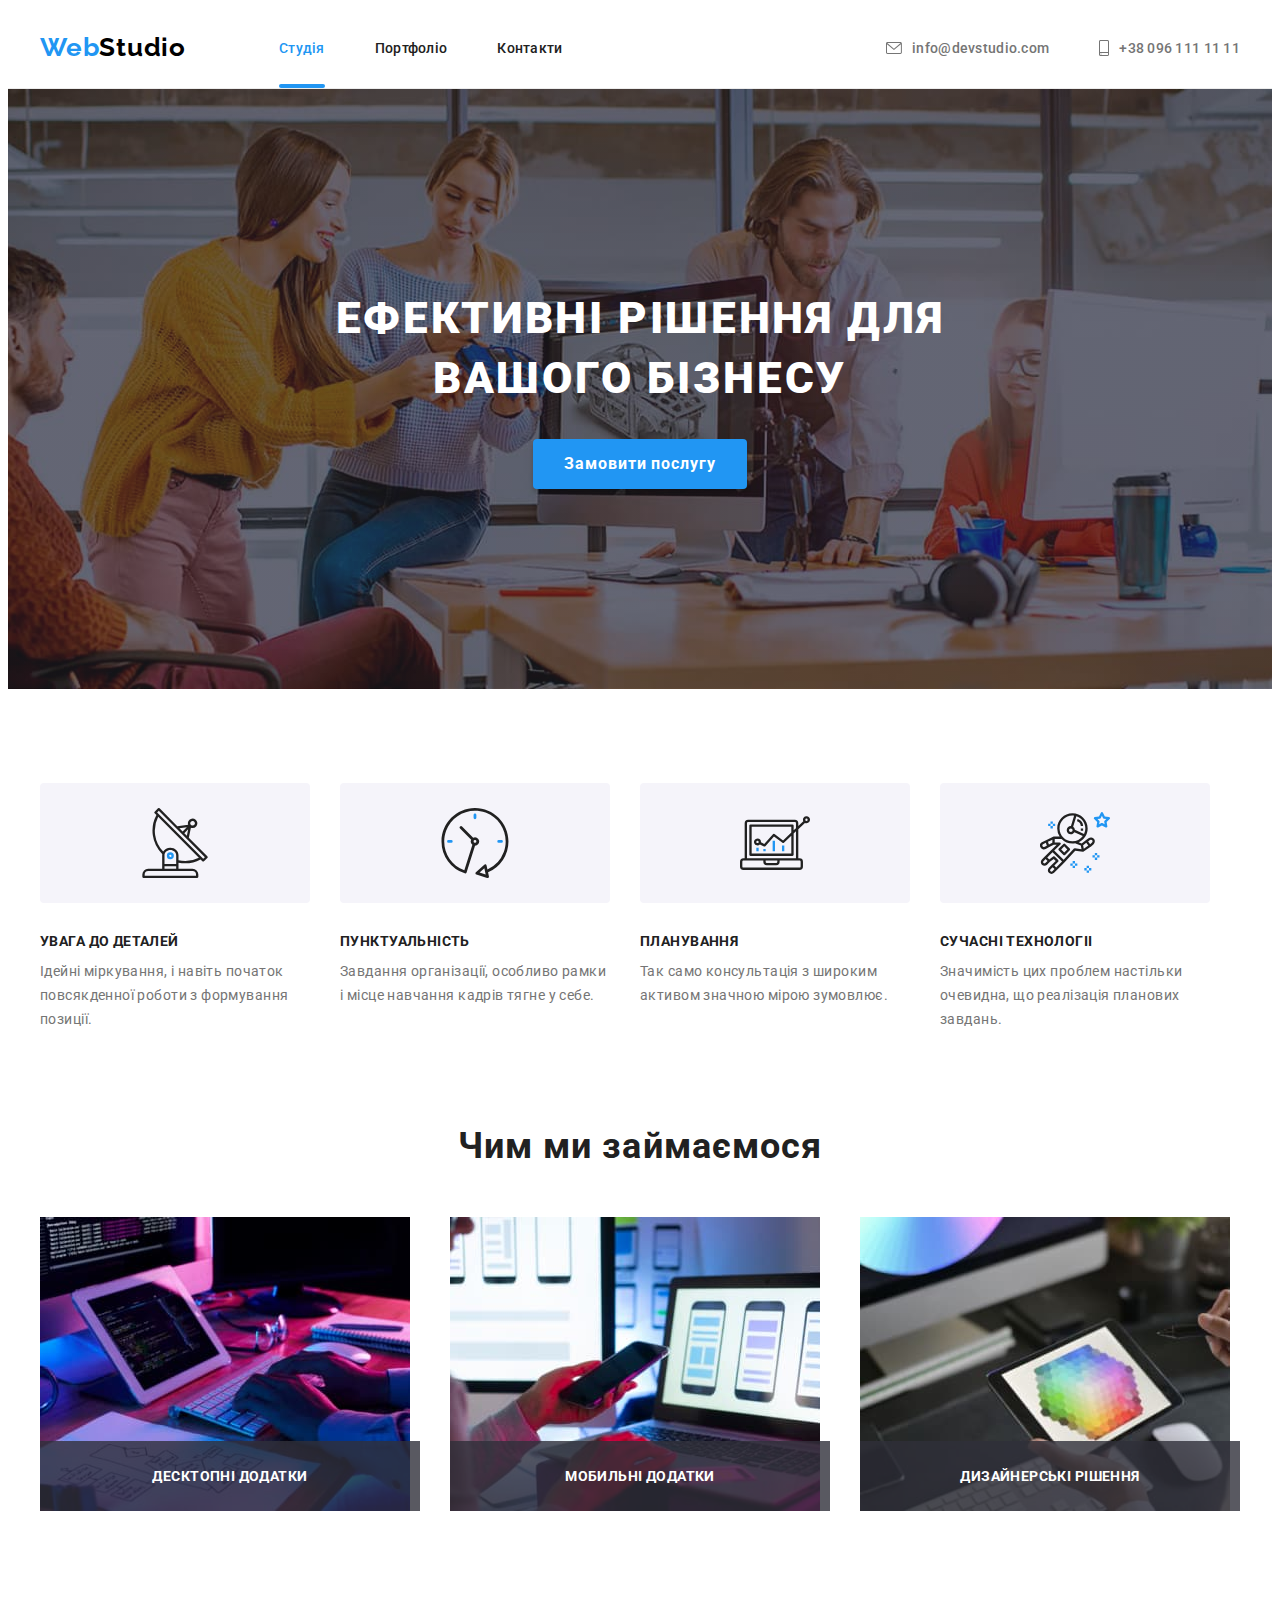
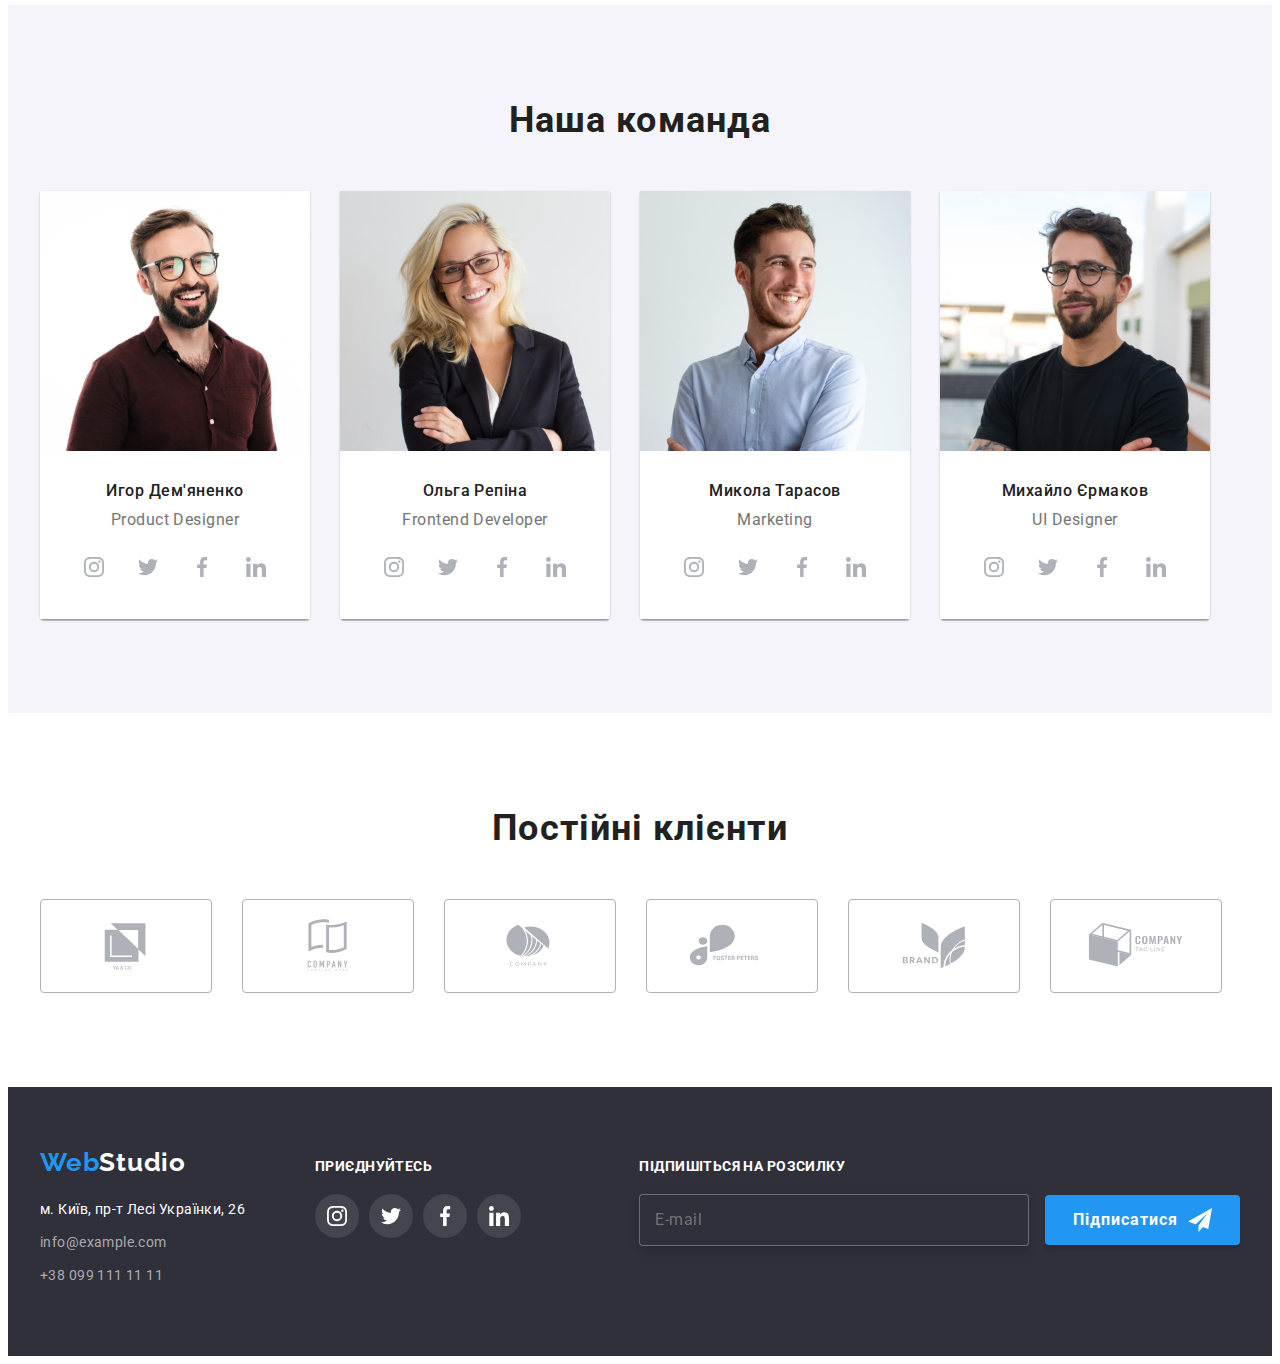
==== index.html @ f097f03a "Initial commit" ====
<!DOCTYPE html>
<html lang="uk">

<head>
	<meta charset="UTF-8" />
	<meta http-equiv="X-UA-Compatible" content="IE=edge" />
	<meta name="viewport" content="width=device-width, initial-scale=1.0" />
	<title>WebStudio</title>
	<link rel="preconnect" href="https://fonts.googleapis.com">
	<link rel="preconnect" href="https://fonts.gstatic.com" crossorigin>
	<link href="https://fonts.googleapis.com/css2?family=Raleway:wght@700&family=Roboto:wght@400;500;700;900&display=swap"
		rel="stylesheet" />
	<link rel="stylesheet" href="https://cdnjs.cloudflare.com/ajax/libs/modern-normalize/1.1.0/modern-normalize.min.css"
		integrity="sha512-wpPYUAdjBVSE4KJnH1VR1HeZfpl1ub8YT/NKx4PuQ5NmX2tKuGu6U/JRp5y+Y8XG2tV+wKQpNHVUX03MfMFn9Q=="
		crossorigin="anonymous" referrerpolicy="no-referrer" />
	<link rel="stylesheet" href="./css/styles.css" />
</head>

<body data-page>
	<!--шапка -->


	<header class="header">
		<div class="container header-container">
			<a class="link logo" href="/" lang="en"><span class="logo-part">Web</span>Studio</a>
			<nav class="header-nav">
				<ul class="list header-list">
					<li class="header-item"><a class="link header-link header-link-current " href="./index.html">Студія</a>
					</li>
					<li class="header-item"><a class="link header-link" href="./portfolio.html">Портфоліо</a></li>
					<li class="header-item"><a class="link header-link" href="">Контакти</a></li>
				</ul>
			</nav>
			<ul class="list header-addres">
				<li class="header-contact">
					<a class="link header-addres-link" href="mailto:info@devstudio.com"><svg class="header-icon" width="16px"
							height="12px">
							<use href="./images/icons.svg#envelope"></use>
						</svg> info@devstudio.com</a>
				</li>
				<li class="header-contact">
					<a class="link header-addres-link" href="tel:+380961111111"><svg class="header-icon" width="10px"
							height="16px">
							<use href="./images/icons.svg#smartphone"></use>
						</svg>+38 096 111 11 11</a>
				</li>
			</ul>
		</div>
	</header>
	<!-- Основна частина-->
	<main>
		<!-- Секція Герой Hero-->
		<section class="hero hero-bg">
			<div class="container hero-container ">
				<h1 class="hero-title">Ефективні рішення для вашого бізнесу</h1>
				<button class="btn-hero" data-modal-open type="button">Замовити послугу</button>
			</div>
		</section>
		<!-- Section about  Особенности -->
		<section class="about">
			<div class="container">
				<h2 class="visually-hidden">Особенности</h2>
				<ul class="list about-list card-set">
					<li class="about-item card-set-item">
						<div class="about-icon">
							<svg width="70" height="70">
								<use href="./images/icons.svg#antenna"></use>
							</svg>
						</div>
						<h3 class="about-title">Увага до деталей</h3>
						<p class="about-text">Ідейні міркування, і навіть початок повсякденної роботи з формування позиції.</p>
					</li>

					<li class="about-item card-set-item">
						<div class="about-icon">
							<svg width="70" height="70">
								<use href="./images/icons.svg#clock"></use>
							</svg>
						</div>
						<h3 class="about-title">Пунктуальність</h3>
						<p class="about-text">
							Завдання організації, особливо рамки і місце навчання кадрів тягне у себе.
						</p>
					</li>
					<li class="about-item card-set-item">
						<div class="about-icon">
							<svg width="70" height="70">
								<use href="./images/icons.svg#diagram"></use>
							</svg>
						</div>
						<h3 class="about-title">Планування</h3>
						<p class="about-text">
							Так само консультація з широким активом значною мірою зумовлює.
						</p>
					</li>
					<li class="about-item card-set-item">
						<div class="about-icon">
							<svg width="70" height="70">
								<use href="./images/icons.svg#astronaut"></use>
							</svg>
						</div>
						<h3 class="about-title">Сучасні технологіі</h3>
						<p class="about-text">Значимість цих проблем настільки очевидна, що реалізація планових завдань.
						</p>
					</li>
				</ul>
			</div>
		</section>

		<!-- Section work  Чем мы занимаемся-->
		<section class="work">
			<div class="container work-container">
				<h2 class="work-title">Чим ми займаємося</h2>
				<ul class=" list work-list card-set">
					<li class="work-item card-set-item">
						<img class="work-image" src="./images/computer.jpg" alt="Руки человека набирают код на клавиатуре"
							width="370" height="294" />
						<div class="add">
							<p class="add-text">Десктопні додатки</p>
						</div>
					</li>
					<li class="work-item card-set-item">
						<img class="work-image" src="./images/telephon.jpg"
							alt="Руки человека создают блоковую разметку приложения для телефона" width="370" height="294" />
						<div class="add">
							<p class="add-text">Мобильні додатки</p>
						</div>
					</li>
					<li class="work-item card-set-item">
						<img class="work-image" src="./images/tablet.jpg"
							alt="Руки человета выбирают на планшете цвет из палитры цветов" width="370" height="294" />
						<div class="add">
							<p class="add-text">Дизайнерські рішення</p>
						</div>
					</li>
				</ul>
			</div>
		</section>
		<!-- Section team -->
		<section class="team">
			<div class="container team-container">
				<h2 class="team-title">Наша команда</h2>
				<ul class="team-list list card-set ">
					<li class="team-item">
						<img class="team-image" src="./images/demyanenko.jpg" alt="фото Игоря Демьяненко" width="270"
							height="260" />
						<div class="team-wraper card-set-item">
							<h3 class="team-item-title">Игор Дем'яненко</h3>
							<p class="team-item-text" lang="en">Product Designer</p>
							<ul class="list social">
								<li class="soсial-item">
									<a class="soсial-link link" href="https://www.instagram.com" target="_blank" rel="noopener noreferrer"
										aria-label="Ссылка на Инстаграм">
										<svg width="20" height="20">
											<use class="social-icon" href="./images/icons.svg#instagram"></use>
										</svg>
									</a>
								</li>
								<li class="soсial-item">
									<a class="soсial-link link" href="https://www.twitter.com" target="_blank" rel="noopener noreferrer"
										aria-label="Ссылка на Твиттер">
										<svg class="social-icon" width="20" height="20">
											<use href="./images/icons.svg#twitter"></use>
										</svg>
									</a>
								</li>
								<li class="soсial-item">
									<a class="soсial-link link" href="https://www.facebook.com" target="_blank" rel="noopener noreferrer"
										aria-label="Ссылка на Фейсбук">
										<svg class="social-icon" width="20" height="20">
											<use href="./images/icons.svg#facebook"></use>
										</svg>
									</a>
								</li>
								<li class="soсial-item">
									<a class="soсial-link link" href="https://www.linkedin.com" target="_blank" rel="noopener noreferrer"
										aria-label="Ссылка на Линкедин">
										<svg width="20" height="20">
											<use class="social-icon" href="./images/icons.svg#linkedin"></use>
										</svg>
									</a>
								</li>
							</ul>
						</div>
					</li>
					<li class="team-item">
						<img class="team-image" src="./images/repina.jpg" alt="фото Ольги Репиной" width="270" height="260" />
						<div class="team-wraper card-set-item">
							<h3 class="team-item-title">Ольга Репіна</h3>
							<p class="team-item-text" lang="en">Frontend Developer</p>
							<ul class="list social">
								<li class="soсial-item">
									<a class="soсial-link link" href="https://www.instagram.com" target="_blank" rel="noopener noreferrer"
										aria-label="Ссылка на Инстаграм">
										<svg width="20" height="20">
											<use class="social-icon" href="./images/icons.svg#instagram"></use>
										</svg>
									</a>
								</li>
								<li class="soсial-item">
									<a class="soсial-link link" href="https://www.twitter.com" target="_blank" rel="noopener noreferrer"
										aria-label="Ссылка на Твиттер">
										<svg class="social-icon" width="20" height="20">
											<use href="./images/icons.svg#twitter"></use>
										</svg>
									</a>
								</li>
								<li class="soсial-item">
									<a class="soсial-link link" href="https://www.facebook.com" target="_blank" rel="noopener noreferrer"
										aria-label="Ссылка на Фейсбук">
										<svg class="social-icon" width="20" height="20">
											<use href="./images/icons.svg#facebook"></use>
										</svg>
									</a>
								</li>
								<li class="soсial-item">
									<a class="soсial-link link" href="https://www.linkedin.com" target="_blank" rel="noopener noreferrer"
										aria-label="Ссылка на Линкедин">
										<svg width="20" height="20">
											<use class="social-icon" href="./images/icons.svg#linkedin"></use>
										</svg>
									</a>
								</li>
							</ul>
						</div>
					</li>
					<li class="team-item">
						<img class="team-image" src="./images/tarasov.jpg" alt="фото Николая Тарасова" width="270" height="260" />
						<div class="team-wraper card-set-item">
							<h3 class="team-item-title">Микола Тарасов</h3>
							<p class="team-item-text" lang="en">Marketing</p>
							<ul class="list social">
								<li class="soсial-item">
									<a class="soсial-link link" href="https://www.instagram.com" target="_blank" rel="noopener noreferrer"
										aria-label="Ссылка на Инстаграм">
										<svg width="20" height="20">
											<use class="social-icon" href="./images/icons.svg#instagram"></use>
										</svg>
									</a>
								</li>
								<li class="soсial-item">
									<a class="soсial-link link" href="https://www.twitter.com" target="_blank" rel="noopener noreferrer"
										aria-label="Ссылка на Твиттер">
										<svg class="social-icon" width="20" height="20">
											<use href="./images/icons.svg#twitter"></use>
										</svg>
									</a>
								</li>
								<li class="soсial-item">
									<a class="soсial-link link" href="https://www.facebook.com" target="_blank" rel="noopener noreferrer"
										aria-label="Ссылка на Фейсбук">
										<svg class="social-icon" width="20" height="20">
											<use href="./images/icons.svg#facebook"></use>
										</svg>
									</a>
								</li>
								<li class="soсial-item">
									<a class="soсial-link link" href="https://www.linkedin.com" target="_blank" rel="noopener noreferrer"
										aria-label="Ссылка на Линкедин">
										<svg width="20" height="20">
											<use class="social-icon" href="./images/icons.svg#linkedin"></use>
										</svg>
									</a>
								</li>
							</ul>
						</div>
					</li>
					<li class="team-item">
						<img class="team-image" src="./images/ermakov.jpg" alt="фото Михаила Ермака" width="270" height="260" />
						<div class="team-wraper card-set-item">
							<h3 class="team-item-title">Михайло Єрмаков</h3>
							<p class="team-item-text" lang="en">UI Designer</p>
							<ul class="list social">
								<li class="soсial-item">
									<a class="soсial-link link" href="https://www.instagram.com" target="_blank" rel="noopener noreferrer"
										aria-label="Ссылка на Инстаграм">
										<svg width="20" height="20">
											<use class="social-icon" href="./images/icons.svg#instagram"></use>
										</svg>
									</a>
								</li>
								<li class="soсial-item">
									<a class="soсial-link link" href="https://www.twitter.com" target="_blank" rel="noopener noreferrer"
										aria-label="Ссылка на Твиттер">
										<svg class="social-icon" width="20" height="20">
											<use href="./images/icons.svg#twitter"></use>
										</svg>
									</a>
								</li>
								<li class="soсial-item">
									<a class="soсial-link link" href="https://www.facebook.com" target="_blank" rel="noopener noreferrer"
										aria-label="Ссылка на Фейсбук">
										<svg class="social-icon" width="20" height="20">
											<use href="./images/icons.svg#facebook"></use>
										</svg>
									</a>
								</li>
								<li class="soсial-item">
									<a class="soсial-link link" href="https://www.linkedin.com" target="_blank" rel="noopener noreferrer"
										aria-label="Ссылка на Линкедин">
										<svg width="20" height="20">
											<use class="social-icon" href="./images/icons.svg#linkedin"></use>
										</svg>
									</a>
								</li>
							</ul>
						</div>
					</li>
				</ul>
			</div>
		</section>

		<!-- Section clients -->
		<section class="clients">
			<div class="container clients-container">
				<h2 class="clients-title">Постійні клієнти</h2>
				<ul class="list clients-list">
					<li class="clients-item">
						<a class="link clients-link" href="" target="_blank" rel="noopener norefferer">
							<svg class="clients-icon" width="106" height="60">
								<use href="./images/icons.svg#Logo"></use>
							</svg>
						</a>
					</li>
					<li class="clients-item">
						<a class="link clients-link" href="" target="_blank" rel="noopener norefferer">
							<svg class="clients-icon" width="106" height="60">
								<use href="./images/icons.svg#Logo-1"></use>
							</svg>
						</a>
					</li>
					<li class="clients-item">
						<a class="link clients-link" href="" target="_blank" rel="noopener norefferer">
							<svg class="clients-icon" width="106" height="60">
								<use href="./images/icons.svg#Logo-2"></use>
							</svg>
						</a>
					</li>
					<li class="clients-item">
						<a class="link clients-link" href="" target="_blank" rel="noopener norefferer">
							<svg class="clients-icon" width="106" height="60">
								<use href="./images/icons.svg#Logo-3"></use>
							</svg>
						</a>
					</li>
					<li class="clients-item">
						<a class="link clients-link" href="" target="_blank" rel="noopener norefferer">
							<svg class="clients-icon" width="106" height="60">
								<use href="./images/icons.svg#Logo-4"></use>
							</svg>
						</a>
					</li>
					<li class="clients-item">
						<a class="link clients-link" href="" target="_blank" rel="noopener norefferer">
							<svg class="clients-icon" width="106" height="60">
								<use href="./images/icons.svg#Logo-5"></use>
							</svg>
						</a>
					</li>

				</ul>

			</div>
		</section>
	</main>

	<!-- Footer       Подвал-->
	<footer class="footer clas">
		<div class="container footer-container">
			<div class="footer-contact">
				<a class="link footer-logo" lang="en" href="/"><span class="logo-part">Web</span>Studio</a>
				<address class="footer-addres">
					<ul class="addres-list list">
						<li class="addres-addres">м. Київ, пр-т Лесі Українки, 26</li>
						<li class="addres-item">
							<a class="link contact" href="mailto:info@example.com">info@example.com</a>
						</li>
						<li class="addres-item">
							<a class="link contact" href="tel:+380991111111">+38 099 111 11 11</a>
						</li>
					</ul>
				</address>


			</div>
			<div class="footer-soсial">
				<h4 class="social-invitation">приєднуйтесь</h4>
				<ul class="list social">
					<li class="soсial-item">
						<a class="soсial-link footer-soсial-link link" href="instagram.com" target="_blank"
							rel="noopener noreferrer" aria-label="Ссылка на Инстаграм">
							<svg width="20" height="20">
								<use class="social-icon footer-social-icon" href="./images/icons.svg#instagram"></use>
							</svg>
						</a>
					</li>
					<li class="soсial-item">
						<a class="soсial-link footer-soсial-link link" href="twitter.com" target="_blank" rel="noopener noreferrer"
							aria-label="Ссылка на Твиттер">
							<svg class="social-icon footer-social-icon" width="20" height="20">
								<use href="./images/icons.svg#twitter"></use>
							</svg>
						</a>
					</li>
					<li class="soсial-item">
						<a class="soсial-link footer-soсial-link link" href="facebook.com" target="_blank" rel="noopener noreferrer"
							aria-label="Ссылка на Фейсбук">
							<svg class="social-icon footer-social-icon" width="20" height="20">
								<use href="./images/icons.svg#facebook"></use>
							</svg>
						</a>
					</li>
					<li class="soсial-item">
						<a class="soсial-link footer-soсial-link link" href="linkedin.com" target="_blank" rel="noopener noreferrer"
							aria-label="Ссылка на Линкедин">
							<svg width="20" height="20">
								<use class="social-icon footer-social-icon" href="./images/icons.svg#linkedin"></use>
							</svg>
						</a>
					</li>
				</ul>
			</div>
			<div class="footer-subscription">
				<h4 class="footer-subscription-title">Підпишіться на розсилку</h4>
				<form class="footer-form">
					<label class="footer-form-group">
						<input class="footer-form-input" name="email" type="email" placeholder="E-mail">
					</label>
					<button class="footer-btn-form" type="submit">Підписатися
						<svg class="footer-btn-form-icon" width="24" height="24">
							<use href="./images/icons.svg#icon-send"></use>
						</svg>
					</button>
				</form>
			</div>

		</div>

	</footer>

	<!-- Modal window -->

	<div class="backgrop is-hidden" data-modal>
		<div class="modal">
			<button class="modal-btn" data-modal-close>
				<svg class="modal-btn-icon" width="18px" height="18px">
					<use href="./images/icons.svg#close"></use>
				</svg>
			</button>
			<form class="register-form">
				<strong class="register-form-title">Залиште свої дані, ми вам передзвонимо</strong>
				<div class="register-form-group" role="group">
					<label class="register-form-wrap">
						<span class="register-form-text">Ім'я</span>
						<input class="register-form-input" type="text" name="name">
						<svg class="register-form-icon" width="18" height="18">
							<use href="./images/icons.svg#person"></use>
						</svg>
					</label>
					<label class="register-form-wrap">
						<span class="register-form-text">Телефон</span>
						<input class="register-form-input" type="text" name="phone">
						<svg class="register-form-icon" width="18" height="18">
							<use href="./images/icons.svg#phone"></use>
						</svg>
					</label>
					<label class="register-form-wrap">
						<span class="register-form-text">Пошта</span>
						<input class="register-form-input" type="text" name="email">
						<svg class="register-form-icon" width="18" height="18">
							<use href="./images/icons.svg#email-black"></use>
						</svg>
					</label>
					<label class="register-form-wrap">
						<span class="register-form-text">Коментар</span>
						<textarea class="register-form-message" type="text" name="message" rows="6"
							placeholder="Введіть текст"></textarea>
					</label>
				</div>
				<label class="register-checkbox">
					<input class="register-checkbox-input visually-hidden" type="checkbox" name="agreement">
					<svg class="register-icon" width="16" height="15">
						<use class="register-icon-uncheck" href="./images/icons.svg#uncheck"></use>
					 	<use class="register-icon-check" href="./images/icons.svg#check"></use>
					</svg>
					<span class="register-checkbox-text">Погоджуюся з розсилкою та приймаю <a class="register-checkbox-link" href="">Умови договору</a> </span>
				</label>
				<button class="register-form-btn" type="submit">Відправити</button>


			</form>

		</div>

	</div>

	<script src="./js/modal.js"></script>
</body>

</html>
---- css/styles.css ----
:root {
  /* fonts */
  --main-font: 'Roboto', sans-serif;
  --logo-font: 'Raleway', sans-serif;

  /* text color */
  --main-txt-cl: #212121;
  --secondary-txt-cl: #757575;
  --accent-color: #2196f3;

  /*  bg color*/
  --bg-dark-cl: #2f303a;
  --bg-light-cl: ##ffffff;

  /* others */
  --indent: 30px;
  --items: 4;
}

/* Base styles */
.container {
  width: 1200px;
  padding-right: 15px;
  padding-left: 15px;
  margin-right: auto;
  margin-left: auto;

  /* outline: 2px solid red;
  outline-offset: -2px; */
}

/* reset styles */
h1,
h2,
h3,
h4,
h5,
h6,
p {
  margin: 0;
}

.link {
  text-decoration: none;
  color: currentColor;
}

.list {
  list-style: none;
  padding: 0;
  margin: 0;
}

/**
  |============================
  | Card set
  |============================
*/
.card-set {
  display: flex;
  flex-wrap: wrap;
  gap: var(--indent);
}

.card-set-item {
  flex-basis: calc(
    (100% - var(--indent) * (var(--items) - 1)) /
      var(--items)
  );
}

img {
  display: block;
}

body {
  font-family: var(--main-font);
  color: var(--main-txt-cl);
}
.no-scroll {
  overflow: hidden;
}

/* Header styles */

.header {
  border-bottom: 1px solid #ececec;
}

.header-container {
  display: flex;
  align-items: center;
}

.header-nav {
  display: flex;
  margin-right: auto;
}

.logo,
.footer-logo {
  font-family: var(--logo-font);
  font-weight: 700;
  font-size: 26px;
  line-height: calc(31 / 26);
  letter-spacing: 0.03em;
}
.logo {
  padding-top: 24px;
  padding-bottom: 25px;
  margin-right: 93px;

  color: #000000;
}

.logo-part {
  color: #2196f3;
}

.header-list {
  display: flex;
  gap: 50px;

  font-weight: 500;
  font-size: 14px;
  line-height: calc(16 / 14);
  letter-spacing: 0.02em;

  color: var(--main-txt-cl);
}
/* .header-item {
padding-top: 32px;
padding-bottom: 32px;} */

.header-link,
.header-addres-link {
  display: block;
  padding-top: 32px;
  padding-bottom: 32px;
  transition: color 250ms cubic-bezier(0.4, 0, 0.2, 1);
}

.header-addres {
  display: flex;
  gap: 50px;
}

.header-link:hover,
.header-link:focus,
.header-addres-link:hover,
.header-addres-link:focus {
  color: var(--accent-color);
}
.header-link-current {
  color: var(--accent-color);
  position: relative;
}
.header-link-current::after {
  content: '';
  position: absolute;
  bottom: 0;
  left: 0;

  display: block;
  width: 100%;
  height: 4px;
  background: var(--accent-color);
  border-radius: 2px;
}
.header-addres-link {
  display: flex;
  align-items: center;
}

.header-addres-link {
  font-weight: 500;
  font-size: 14px;
  line-height: calc(16 / 14);
  letter-spacing: 0.02em;
  color: var(--secondary-txt-cl);
}
.header-icon {
  fill: currentColor;
  margin-right: 10px;
}
/*Секція Герой Hero  */

.hero {
  padding-top: 200px;
  padding-bottom: 200px;
  text-align: center;
}

.hero-bg {
  max-width: 1600px;
  max-height: 600px;

  background-color: #c4c4c4;
  background-image: linear-gradient(
      to right,
      rgba(47, 48, 58, 0.4),
      rgba(47, 48, 58, 0.4)
    ),
    url(../images/hero/bg-hero.jpg);

  margin-left: auto;
  margin-right: auto;
  background-repeat: no-repeat;
  background-position: center;
  background-size: cover;
}

.hero-container {
  width: 696px;
}

.hero-title {
  margin-bottom: 30px;

  font-weight: 900;
  font-size: 44px;
  line-height: 1.36;
  text-align: center;
  letter-spacing: 0.06em;
  text-transform: uppercase;
  color: #ffffff;
}

/* Кнопки */
.btn-hero {
  min-width: 200px;
  min-height: 50px;
  padding: 9px 31px;

  font-family: inherit;
  font-weight: 700;
  font-size: 16px;
  line-height: 1.88;
  letter-spacing: 0.06em;
  color: #ffffff;
  background-color: #2196f3;
  box-shadow: 0px 4px 4px rgba(0, 0, 0, 0.15);
  border-radius: 4px;

  border: none;
  cursor: pointer;

  transition: background-color 250ms
    cubic-bezier(0.4, 0, 0.2, 1);
}

.btn-hero:hover,
.btn-hero:focus {
  background-color: #188ce8;
}

/* Section about Особенности */

.about {
  padding-top: 94px;
}

.about,
.work {
  background-color: var(--bg-light-cl);
}
.visually-hidden {
  position: absolute;
  width: 1px;
  height: 1px;
  margin: -1px;
  border: 0;
  padding: 0;
  white-space: nowrap;
  clip-path: inset(100%);
  clip: rect(0 0 0 0);
  overflow: hidden;
}

.about-list {
  display: flex;
  gap: var(--indent);
  flex-basis: calc((100% - 3 * 30px) / 4);

  flex-wrap: wrap;
}

.about-item {
  max-width: 270px;
}

.about-icon {
  display: flex;
  justify-content: center;
  align-items: center;
  width: 270px;
  height: 120px;
  background-color: #f5f4fa;
  border-radius: 4px;
  margin-bottom: 30px;
}

.about-title,
.about-text {
  font-size: 14px;
  letter-spacing: 0.03em;
}

.about-title {
  margin-bottom: 10px;

  font-weight: 700;
  line-height: calc(16 / 14);
  text-transform: uppercase;
  color: var(--main-txt-cl);
}
.about-text {
  line-height: calc(24 / 14);
  color: var(--secondary-txt-cl);
}

/* Section work Чем мы занимаемся */
.work {
  padding-top: 94px;
  padding-bottom: 94px;
}

.work-title,
.team-title {
  font-weight: 700;
  font-size: 36px;
  line-height: calc(42 / 36);
  text-align: center;
  letter-spacing: 0.03em;
  color: var(--main-txt-cl);
}

.work-title {
  margin-bottom: 50px;
}

.work-list {
  display: flex;
  gap: var(--indent);
  flex-wrap: wrap;
  --items: 3;
  width: 100%;
}

.work-item {
  position: relative;
}

.add {
  position: absolute;
  display: flex;
  align-items: center;
  justify-content: center;
  left: 0;
  bottom: 0;

  width: 100%;
  height: 70px;

  background-color: rgba(47, 48, 58, 0.8);
}

.add-text {
  /* padding-top: 27px;
  padding-bottom: 27px;
  margin-left: auto;
  margin-right: auto; */

  font-weight: 700;
  font-size: 14px;
  line-height: calc(16 / 14);
  text-align: center;
  letter-spacing: 0.03em;
  text-transform: uppercase;
  color: #ffffff;
}

/*  Section team */
.team {
  padding-top: 94px;
  padding-bottom: 94px;
  background-color: #f5f4fa;
}
.team-title {
  margin-bottom: 50px;
}

.team-list {
  display: flex;
  gap: var(--indent);
}

.team-item {
  box-shadow: 0px 1px 3px rgba(0, 0, 0, 0.12),
    0px 1px 1px rgba(0, 0, 0, 0.14),
    0px 2px 1px rgba(0, 0, 0, 0.2);
  border-radius: 0px 0px 4px 4px;
}
.team-wraper {
  padding-top: 30px;
  padding-bottom: 30px;
  padding-right: 5px;
  padding-left: 5px;

  background-color: #fff;
}

.team-item-title,
.team-item-text {
  font-size: 16px;
  line-height: calc(19 / 16);
  text-align: center;
  letter-spacing: 0.03em;

  margin-bottom: 16px;
}

.team-item-title {
  margin-bottom: 10px;
  font-weight: 500;
  color: var(--main-txt-cl);
}
.team-item-text {
  letter-spacing: 0.03em;
  color: var(--secondary-txt-cl);
}

.social {
  display: flex;
  align-items: center;
  justify-content: center;
  gap: 10px;
}

.soсial-link {
  display: flex;
  align-items: center;
  justify-content: center;

  width: 44px;
  height: 44px;
  border-radius: 50%;
  /* outline: 2px solid red; */

  color: #afb1b8;
  background-color: #fff;

  transition: background-color 250ms
      cubic-bezier(0.4, 0, 0.2, 1),
    color 250ms cubic-bezier(0.4, 0, 0.2, 1);
}
.social-icon {
  fill: currentColor;
}

.soсial-link:hover,
.soсial-link:focus {
  color: #ffffff;
  background-color: var(--accent-color);
}

/* Section Clients */
.clients {
  padding-top: 94px;
  padding-bottom: 94px;
}

.clients-title {
  margin-bottom: 50px;

  font-family: var(--main-font);
  font-style: normal;
  font-weight: 700;
  font-size: 36px;
  line-height: calc(42 / 36);
  text-align: center;
  letter-spacing: 0.03em;

  color: #212121;
}

.clients-list {
  display: flex;
  gap: 30px;
}

.clients-link {
  display: flex;
  align-items: center;
  justify-content: center;
  width: 170px;
  height: 92px;
  /* outline: 2px solid red; */
  border: 1px solid #afb1b8;
  border-radius: 4px;
  color: #afb1b8;
  cursor: pointer;

  transition: color 250ms cubic-bezier(0.4, 0, 0.2, 1),
    border 250ms cubic-bezier(0.4, 0, 0.2, 1);
}

.clients-icon {
  fill: currentColor;
}

.clients-link:hover,
.clients-link:focus {
  color: #2196f3;
  border: 1px solid #2196f3;
}

/* Footer Подвал */

.footer {
  padding-top: 60px;
  padding-bottom: 60px;

  background-color: var(--bg-dark-cl);
}
.footer-container {
  display: flex;
  align-items: baseline;
}
.footer-contact {
  margin-right: 70px;
}
.footer-logo {
  display: block;
  margin-bottom: 20px;

  color: #ffffff;
}

.footer-addres {
  font-style: normal;
  font-size: 14px;
  line-height: 1.71;
  letter-spacing: 0.03em;
  color: #fff;
}

.addres-addres,
.addres-item {
  margin-bottom: 9px;
}

.contact {
  color: rgba(255, 255, 255, 0.6);
}

.social-invitation {
  margin-bottom: 20px;

  font-family: var(--main-font);
  font-style: normal;
  font-weight: 700;
  font-size: 14px;
  line-height: calc(16 / 14);
  letter-spacing: 0.03em;
  text-transform: uppercase;

  color: #ffffff;
}

.footer-soсial-link {
  background-color: rgba(255, 255, 255, 0.1);
}
.footer-social-icon {
  fill: #ffffff;
}

.footer-subscription {
  margin-left: auto;
}

.footer-subscription-title {
  margin-bottom: 20px;

  font-family: var(--main-font);
  font-weight: 700;
  font-size: 14px;
  line-height: calc (16 / 14);
  letter-spacing: 0.03em;
  text-transform: uppercase;

  color: #ffffff;
}

.footer-form-input {
  margin-right: 12px;
  width: 358px;
  padding: 15px;

  font-family: var(--main-font);
  font-weight: 400;
  font-size: 16px;
  line-height: calc(20 / 16);
  letter-spacing: 0.03em;

  color: rgba(255, 255, 255, 0.6);
  background: #2f303a;
  border: 1px solid rgba(255, 255, 255, 0.3);
  filter: drop-shadow(0px 4px 4px rgba(0, 0, 0, 0.15));
  border-radius: 4px;
}

.footer-btn-form {
  display: inline-flex;
  align-items: center;
  gap: 10px;
  padding: 10px 28px;

  font-family: var(--main-font);
  font-style: normal;
  font-weight: 700;
  font-size: 16px;
  line-height: 1.88;
  letter-spacing: 0.06em;
  color: #ffffff;
  background: #2196f3;
  box-shadow: 0px 4px 4px rgba(0, 0, 0, 0.15);
  border-radius: 4px;
	border: transparent;
}
.footer-btn-form-icon {
  fill: #ffffff;
}
/* #188CE8 */

/* examleps Примеры работ */

/*Filter  */
.examples {
  padding-top: 94px;
  padding-bottom: 94px;
}

.filter {
  display: flex;
  justify-content: center;
  margin-bottom: 50px;
}

.filter-item:not(:last-child) {
  margin-right: 8px;
}

.btn {
  padding: 5px 21px;

  font-family: inherit;
  font-weight: 500;
  font-size: 16px;
  line-height: 1.62;
  letter-spacing: 0.03em;
  color: var(--main-txt-cl);

  border-radius: 4px;
  cursor: pointer;

  transition: color 250ms cubic-bezier(0.4, 0, 0.2, 1),
    background-color 250ms cubic-bezier(0.4, 0, 0.2, 1),
    box-shadow 250ms cubic-bezier(0.4, 0, 0.2, 1);
}

.btn:focus,
.btn:hover {
  color: #ffffff;
  background-color: var(--accent-color);
  box-shadow: 0px 3px 1px rgba(0, 0, 0, 0.1),
    0px 1px 2px rgba(0, 0, 0, 0.08),
    0px 2px 2px rgba(0, 0, 0, 0.12);
}

.examples-list {
  display: flex;
  flex-wrap: wrap;
  gap: var(--indent);
  --items: 3;
}

.examples-item {
  transition: border 250ms cubic-bezier(0.4, 0, 0.2, 1),
    box-shadow 250ms cubic-bezier(0.4, 0, 0.2, 1);
}
.examples-item:hover,
.examples-item:focus {
  border: -1px solid #eeeeee;
  box-shadow: 0px 1px 1px rgba(0, 0, 0, 0.12),
    0px 4px 4px rgba(0, 0, 0, 0.06),
    1px 4px 6px rgba(0, 0, 0, 0.16);
}

.examples-img-wrap {
  position: relative;
  overflow: hidden;
}

.overlay {
  position: absolute;
  top: 0;
  left: 0;

  transform: translateY(100%);
  transition: transform 250ms cubic-bezier(0.4, 0, 0.2, 1);

  display: flex;
  align-items: center;
  justify-content: center;
  width: 100%;
  height: 100%;

  background: rgba(33, 150, 243, 0.9);
}

.examples-img-wrap:hover .overlay {
  transform: translateY(0);
}
.overlay-text {
  font-weight: 400;
  font-size: 18px;
  line-height: calc(28 / 18);
  letter-spacing: 0.03em;
  color: #ffffff;
  padding-left: 24px;
  padding-right: 24px;
}

.portfolio-wraper {
  border: 1px solid #eeeeee;
  border-top: none;

  padding-top: 20px;
  padding-bottom: 20px;
  padding-right: 24px;
  padding-left: 24px;
}
.examples-title {
  margin-bottom: 4px;

  font-weight: 700;
  font-size: 18px;
  line-height: 2;
  letter-spacing: 0.06em;
  color: var(--main-txt-cl);
}

.examples-text {
  line-height: 1.88;
  letter-spacing: 0.03em;
  color: var(--secondary-txt-cl);
}

/* Modal window */
.backgrop {
  position: fixed;
  top: 0;
  left: 0;
  z-index: 1000;

  width: 100%;
  height: 100%;
  background: rgba(0, 0, 0, 0.2);

  opacity: 1;
  visibility: visible;
  transition: opacity 250ms ease-out,
    visibility 250ms ease-out;
}

.backgrop.is-hidden {
  opacity: 0;
  visibility: hidden;
  pointer-events: none;
}
.backgrop.is-hidden .modal {
  transform: translate(-50%, -50%) scale(0.6)
    rotate(0.5turn);
}

.modal {
  position: absolute;
  width: 528px;
  min-height: 581px;
  top: 50%;
  left: 50%;
  transform: translate(-50%, -50%) scale(1) rotate(0);

  opacity: 1;
  transition: transform 250ms ease-out,
    opacity 250ms ease-out;

  padding: 40px;

  background: #ffffff;
  box-shadow: 0px 1px 3px rgba(0, 0, 0, 0.12),
    0px 1px 1px rgba(0, 0, 0, 0.14),
    0px 2px 1px rgba(0, 0, 0, 0.2);
  border-radius: 4px;
}

.modal-btn {
  position: absolute;
  top: 8px;
  right: 8px;

  display: flex;
  align-items: center;
  justify-content: center;
  width: 30px;
  height: 30px;
  padding: 0;

  background: #ffffff;
  border: 1px solid rgba(0, 0, 0, 0.1);
  border-radius: 50%;
  background-color: transparent;
  cursor: pointer;
}

.modal-btn-icon {
  transition: fill 250ms cubic-bezier(0.4, 0, 0.2, 1);
}
.modal-btn-icon:hover {
  fill: #2196f3;
}

.register-form-title {
  display: block;
  margin-bottom: 12px;

  font-family: var(--main-font);
  font-weight: 700;
  font-size: 20px;
  line-height: calc(23 / 20);
  text-align: center;
  letter-spacing: 0.03em;
  color: #212121;
}

.register-form-group {
  margin-bottom: 20px;
}
.register-form-wrap {
  display: block;
  margin-bottom: not 28px;

 position:relative; 
}
.register-form-text {
  display: block;
  margin-bottom: 4px;

  font-family: var(--main-font);
  font-size: 12px;
  line-height: calc(14 / 12);
  letter-spacing: 0.01em;
  color: #757575;
}

.register-form-input {

width: 100%;
padding: 11px;
padding-left: 40px;
margin-bottom: 10px;

transition: border-color 250ms cubic-bezier(0.4, 0, 0.2, 1);
border: 1px solid rgba(33, 33, 33, 0.2);
border-radius: 4px;
outline: none;
}

.register-form-input:focus-within {
border-color: #2196F3;
}
.register-form-input:focus-within + .register-form-icon {
fill: #2196F3;
}

.register-form-icon {
position: absolute;
bottom: 22px;
left: 12px;

width: 18px;
height: 18px;
}


.register-form-message {
padding: 12px 16px;
width: 100%;
height: 120px;
/* margin-bottom: 20px; */
resize: none;

border: 1px solid rgba(33, 33, 33, 0.2);
border-radius: 4px;
outline: transparent;

transition: border-color 250ms cubic-bezier(0.4, 0, 0.2, 1);
}
.register-form-message::placeholder {
font-family:var(--main-font);
font-size: 12px;
line-height: calc(14 / 12);
letter-spacing: 0.01em;
color: rgba(117, 117, 117, 0.5);
}

.register-form-message:focus{
border-color: #2196F3;
}

.register-checkbox {
  display: flex;
  justify-content: center;
  align-items: center;
  margin-bottom: 30px;
  gap: 7px;
}

.register-checkbox-input:checked + .register-icon .register-icon-check {
opacity: 1;

}
.register-checkbox-input:checked + .register-icon .register-icon-uncheck {
opacity: 0;
}

.register-icon-check {
  opacity: 0;
transition: opacity 250ms cubic-bezier(0.4, 0, 0.2, 1);
}
.register-icon-uncheck {
  opacity: 1;
  transition: opacity 250ms cubic-bezier(0.4, 0, 0.2, 1);
  }
  
  
.register-checkbox-text {

font-family: var(--main-font);
font-size: 14px;
line-height: calc(24 / 14);
letter-spacing: 0.03em;
color: #757575;
}

.register-checkbox-link {
color:  #2196F3;
}

.register-form-btn {
  display: flex;
  padding: 10px 52px;
	margin-right: auto;
	margin-left: auto;
  
  transition: background 250ms cubic-bezier(0.4, 0, 0.2, 1);

  font-family: var(--main-font);
  font-weight: 700;
  font-size: 16px;
  line-height: calc(30 / 16);

  align-items: center;
  text-align: center;
  letter-spacing: 0.06em;

  color: #ffffff;

  background: #2196f3;
  box-shadow: 0px 4px 4px rgba(0, 0, 0, 0.15);
  border-radius: 4px;
  cursor: pointer;
	border: transparent;
}

.register-form-btn:hover, 
.register-form-btn:focus {
  background: #188ce8;
}
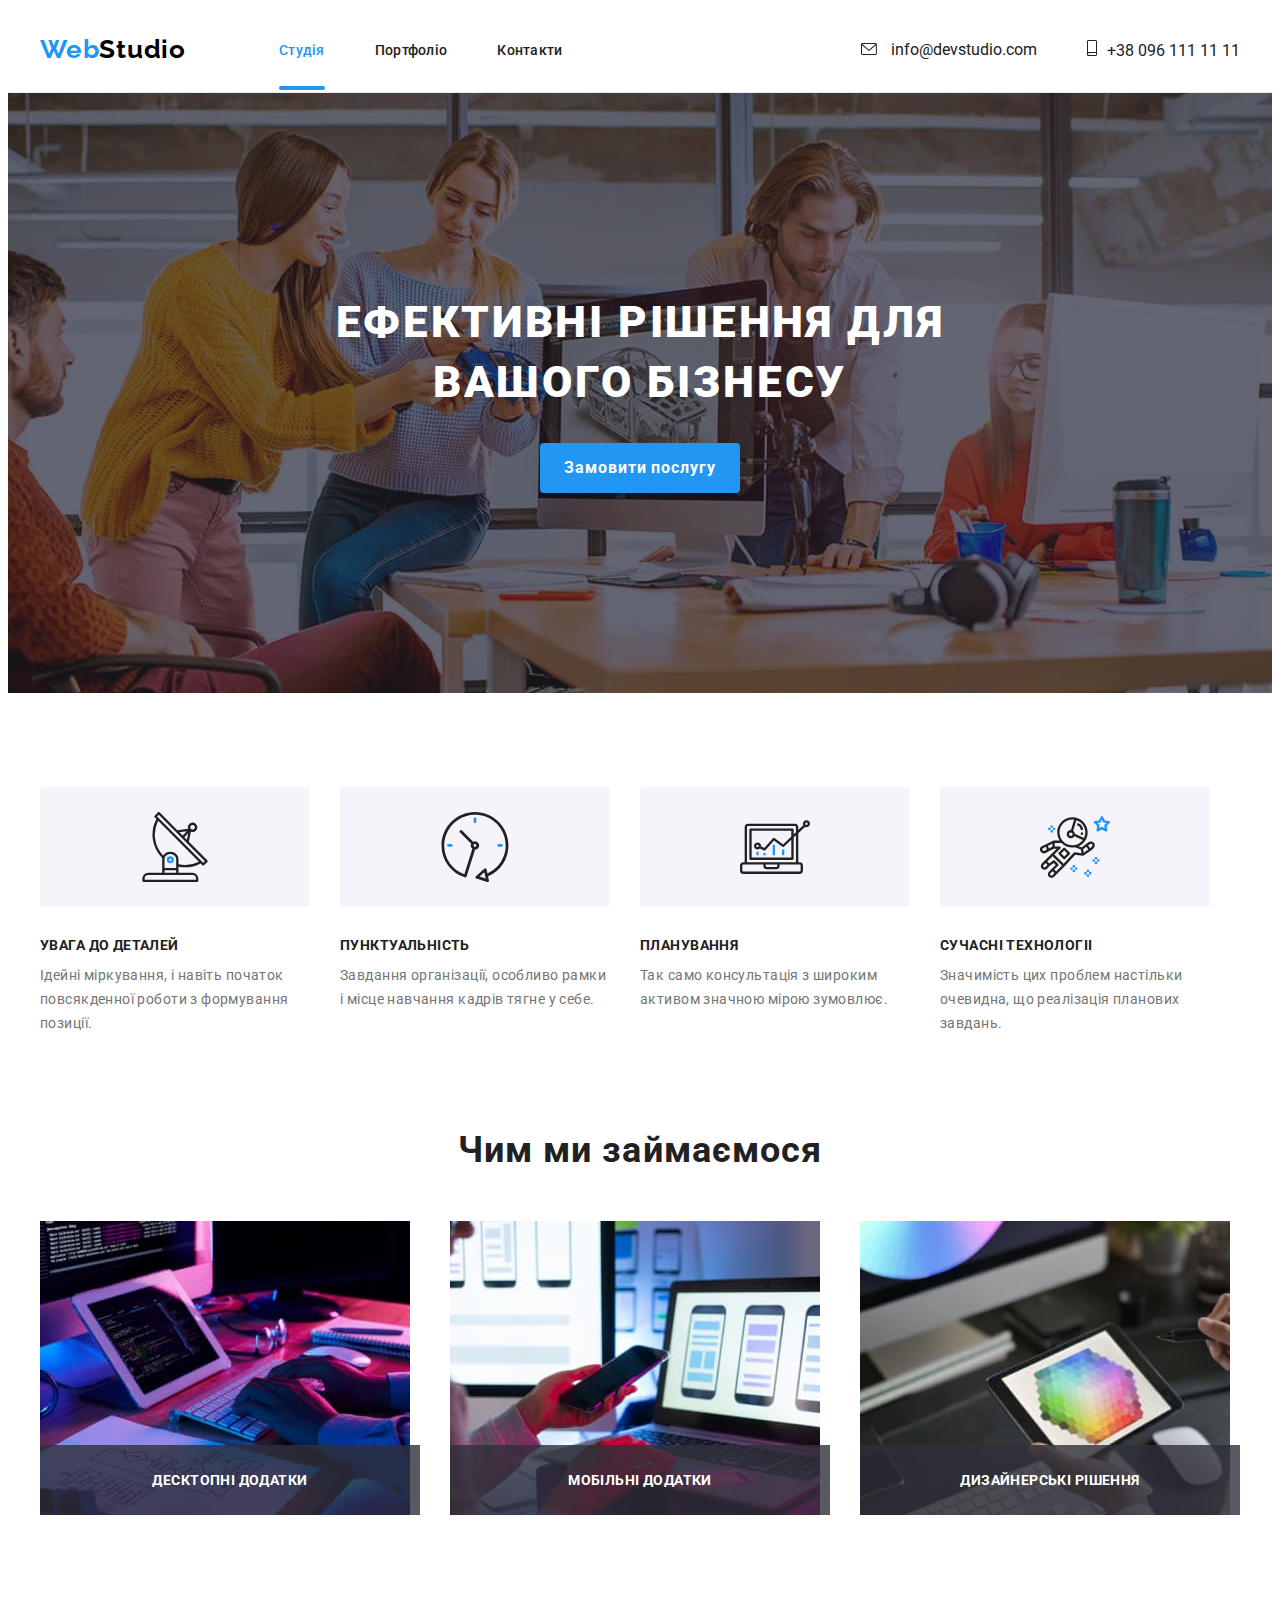
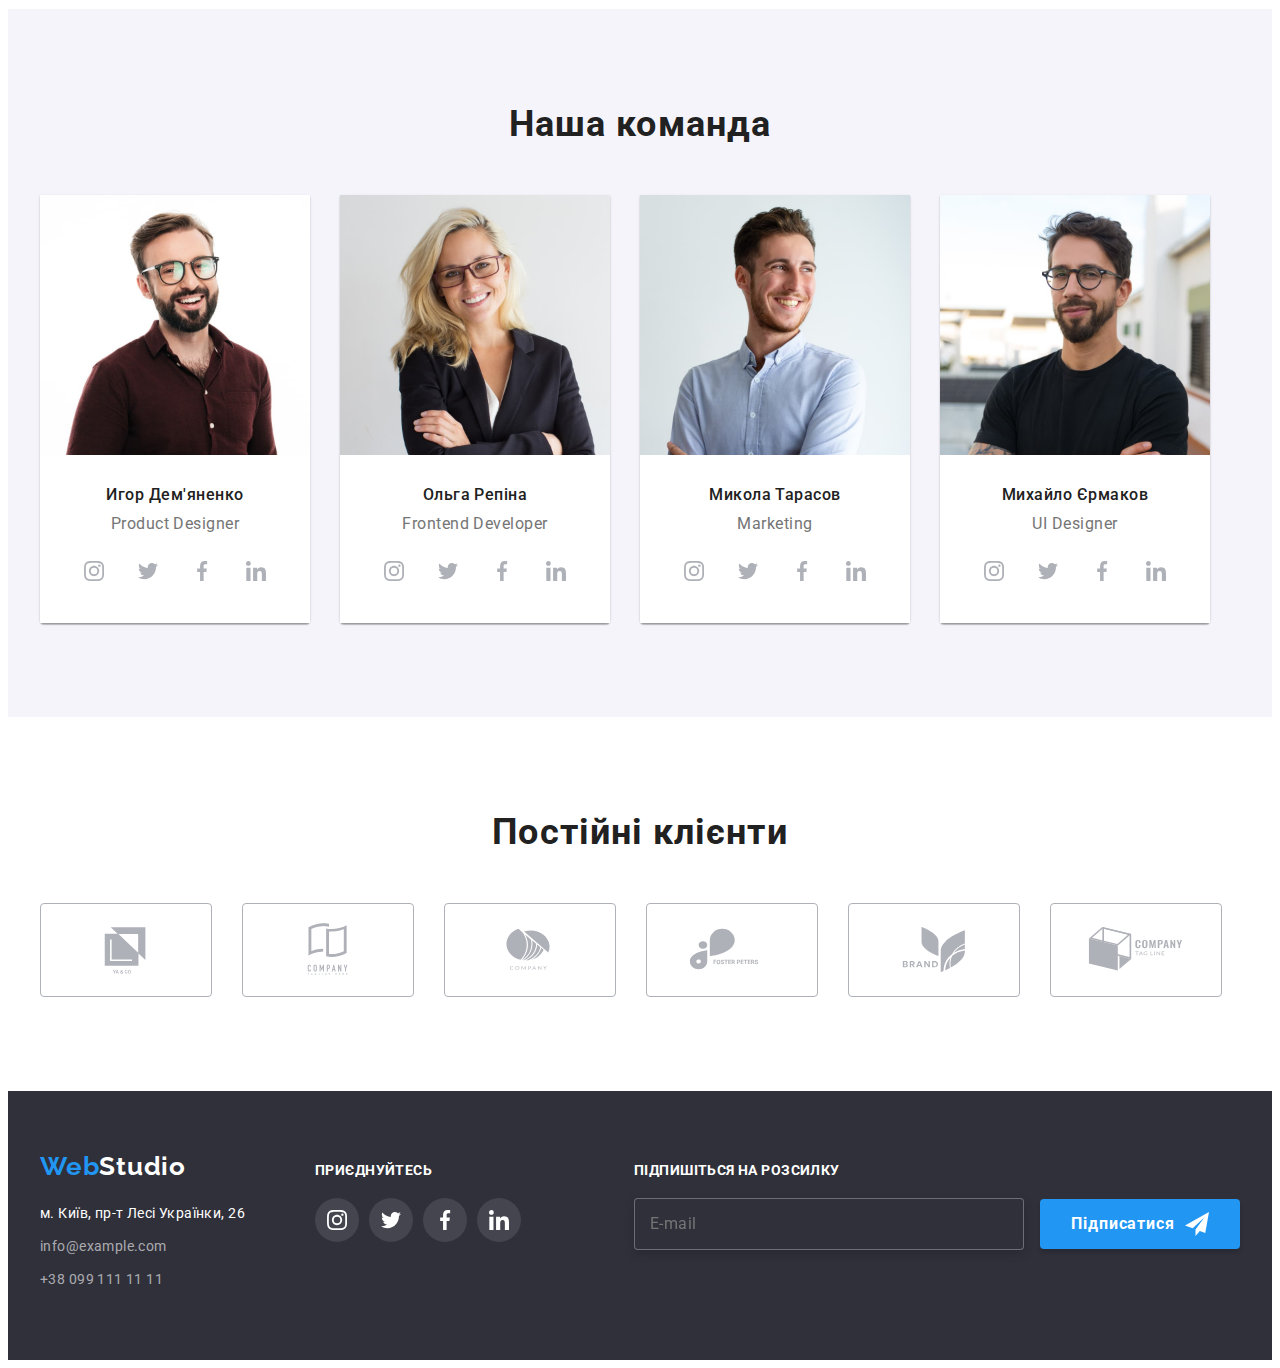
==== commit eb4b11a9: "класи по ВЕМ" ====
--- a/index.html
+++ b/index.html
@@ -21,26 +21,25 @@
 
 
 	<header class="header">
-		<div class="container header-container">
-			<a class="link logo" href="/" lang="en"><span class="logo-part">Web</span>Studio</a>
-			<nav class="header-nav">
-				<ul class="list header-list">
-					<li class="header-item"><a class="link header-link header-link-current " href="./index.html">Студія</a>
-					</li>
-					<li class="header-item"><a class="link header-link" href="./portfolio.html">Портфоліо</a></li>
-					<li class="header-item"><a class="link header-link" href="">Контакти</a></li>
+		<div class="container header__container">
+			<a class="link logo header__logo" href="/" lang="en"><span class="logo__part">Web</span>Studio</a>
+			<nav class="header__nav">
+				<ul class="list nav__list">
+					<li class="nav__item"><a class="link nav__link nav__link--current " href="./index.html">Студія</a>
+					</li>
+					<li class="nav__item"><a class="link nav__link" href="./portfolio.html">Портфоліо</a></li>
+					<li class="nav__item"><a class="link nav__link" href="">Контакти</a></li>
 				</ul>
 			</nav>
-			<ul class="list header-addres">
-				<li class="header-contact">
-					<a class="link header-addres-link" href="mailto:info@devstudio.com"><svg class="header-icon" width="16px"
+			<ul class="list header__addres">
+				<li class="header__contact">
+					<a class="link header__link" href="mailto:info@devstudio.com"><svg class="header__icon" width="16px"
 							height="12px">
 							<use href="./images/icons.svg#envelope"></use>
 						</svg> info@devstudio.com</a>
 				</li>
 				<li class="header-contact">
-					<a class="link header-addres-link" href="tel:+380961111111"><svg class="header-icon" width="10px"
-							height="16px">
+					<a class="link header__link" href="tel:+380961111111"><svg class="header__icon" width="10px" height="16px">
 							<use href="./images/icons.svg#smartphone"></use>
 						</svg>+38 096 111 11 11</a>
 				</li>
@@ -50,57 +49,57 @@
 	<!-- Основна частина-->
 	<main>
 		<!-- Секція Герой Hero-->
-		<section class="hero hero-bg">
-			<div class="container hero-container ">
-				<h1 class="hero-title">Ефективні рішення для вашого бізнесу</h1>
-				<button class="btn-hero" data-modal-open type="button">Замовити послугу</button>
+		<section class="hero hero__bg">
+			<div class="container hero__container ">
+				<h1 class="hero__title">Ефективні рішення для вашого бізнесу</h1>
+				<button class="btn btn__hero" data-modal-open type="button">Замовити послугу</button>
 			</div>
 		</section>
 		<!-- Section about  Особенности -->
 		<section class="about">
-			<div class="container">
+			<div class="container about__container">
 				<h2 class="visually-hidden">Особенности</h2>
-				<ul class="list about-list card-set">
-					<li class="about-item card-set-item">
-						<div class="about-icon">
+				<ul class="list about__list card-set">
+					<li class="about__item card-set__item">
+						<div class="about__icon">
 							<svg width="70" height="70">
 								<use href="./images/icons.svg#antenna"></use>
 							</svg>
 						</div>
-						<h3 class="about-title">Увага до деталей</h3>
-						<p class="about-text">Ідейні міркування, і навіть початок повсякденної роботи з формування позиції.</p>
-					</li>
-
-					<li class="about-item card-set-item">
-						<div class="about-icon">
+						<h3 class="about__title">Увага до деталей</h3>
+						<p class="about__text">Ідейні міркування, і навіть початок повсякденної роботи з формування позиції.</p>
+					</li>
+
+					<li class="about__item card-set__item">
+						<div class="about__icon">
 							<svg width="70" height="70">
 								<use href="./images/icons.svg#clock"></use>
 							</svg>
 						</div>
-						<h3 class="about-title">Пунктуальність</h3>
-						<p class="about-text">
+						<h3 class="about__title">Пунктуальність</h3>
+						<p class="about__text">
 							Завдання організації, особливо рамки і місце навчання кадрів тягне у себе.
 						</p>
 					</li>
-					<li class="about-item card-set-item">
-						<div class="about-icon">
+					<li class="about__item card-set__item">
+						<div class="about__icon">
 							<svg width="70" height="70">
 								<use href="./images/icons.svg#diagram"></use>
 							</svg>
 						</div>
-						<h3 class="about-title">Планування</h3>
-						<p class="about-text">
+						<h3 class="about__title">Планування</h3>
+						<p class="about__text">
 							Так само консультація з широким активом значною мірою зумовлює.
 						</p>
 					</li>
-					<li class="about-item card-set-item">
-						<div class="about-icon">
+					<li class="about__item card-set__item">
+						<div class="about__icon">
 							<svg width="70" height="70">
 								<use href="./images/icons.svg#astronaut"></use>
 							</svg>
 						</div>
-						<h3 class="about-title">Сучасні технологіі</h3>
-						<p class="about-text">Значимість цих проблем настільки очевидна, що реалізація планових завдань.
+						<h3 class="about__title">Сучасні технологіі</h3>
+						<p class="about__text">Значимість цих проблем настільки очевидна, що реалізація планових завдань.
 						</p>
 					</li>
 				</ul>
@@ -109,28 +108,28 @@
 
 		<!-- Section work  Чем мы занимаемся-->
 		<section class="work">
-			<div class="container work-container">
-				<h2 class="work-title">Чим ми займаємося</h2>
-				<ul class=" list work-list card-set">
-					<li class="work-item card-set-item">
-						<img class="work-image" src="./images/computer.jpg" alt="Руки человека набирают код на клавиатуре"
+			<div class="container work__container">
+				<h2 class="work__title title">Чим ми займаємося</h2>
+				<ul class=" list work__list card-set">
+					<li class="work__item card-set__item">
+						<img class="work__image" src="./images/computer.jpg" alt="Руки человека набирают код на клавиатуре"
 							width="370" height="294" />
 						<div class="add">
-							<p class="add-text">Десктопні додатки</p>
-						</div>
-					</li>
-					<li class="work-item card-set-item">
-						<img class="work-image" src="./images/telephon.jpg"
+							<p class="add__text">Десктопні додатки</p>
+						</div>
+					</li>
+					<li class="work__item card-set__item">
+						<img class="work__image" src="./images/telephon.jpg"
 							alt="Руки человека создают блоковую разметку приложения для телефона" width="370" height="294" />
 						<div class="add">
-							<p class="add-text">Мобильні додатки</p>
-						</div>
-					</li>
-					<li class="work-item card-set-item">
-						<img class="work-image" src="./images/tablet.jpg"
+							<p class="add__text">Мобільні додатки</p>
+						</div>
+					</li>
+					<li class="work__item card-set__item">
+						<img class="work__image" src="./images/tablet.jpg"
 							alt="Руки человета выбирают на планшете цвет из палитры цветов" width="370" height="294" />
 						<div class="add">
-							<p class="add-text">Дизайнерські рішення</p>
+							<p class="add__text">Дизайнерські рішення</p>
 						</div>
 					</li>
 				</ul>
@@ -138,168 +137,168 @@
 		</section>
 		<!-- Section team -->
 		<section class="team">
-			<div class="container team-container">
-				<h2 class="team-title">Наша команда</h2>
-				<ul class="team-list list card-set ">
-					<li class="team-item">
-						<img class="team-image" src="./images/demyanenko.jpg" alt="фото Игоря Демьяненко" width="270"
+			<div class="container team__container">
+				<h2 class="team__title title">Наша команда</h2>
+				<ul class="team__list list card-set ">
+					<li class="team__item">
+						<img class="team__image" src="./images/demyanenko.jpg" alt="фото Игоря Демьяненко" width="270"
 							height="260" />
-						<div class="team-wraper card-set-item">
-							<h3 class="team-item-title">Игор Дем'яненко</h3>
-							<p class="team-item-text" lang="en">Product Designer</p>
+						<div class="team__wraper card-set__item">
+							<h3 class="team__name">Игор Дем'яненко</h3>
+							<p class="team__profession" lang="en">Product Designer</p>
 							<ul class="list social">
-								<li class="soсial-item">
-									<a class="soсial-link link" href="https://www.instagram.com" target="_blank" rel="noopener noreferrer"
+								<li class="social__item">
+									<a class="social__link link" href="https://www.instagram.com" target="_blank" rel="noopener noreferrer"
 										aria-label="Ссылка на Инстаграм">
 										<svg width="20" height="20">
-											<use class="social-icon" href="./images/icons.svg#instagram"></use>
-										</svg>
-									</a>
-								</li>
-								<li class="soсial-item">
-									<a class="soсial-link link" href="https://www.twitter.com" target="_blank" rel="noopener noreferrer"
+											<use class="social__icon" href="./images/icons.svg#instagram"></use>
+										</svg>
+									</a>
+								</li>
+								<li class="social__item">
+									<a class="social__link link" href="https://www.twitter.com" target="_blank" rel="noopener noreferrer"
 										aria-label="Ссылка на Твиттер">
-										<svg class="social-icon" width="20" height="20">
+										<svg class="social__icon" width="20" height="20">
 											<use href="./images/icons.svg#twitter"></use>
 										</svg>
 									</a>
 								</li>
-								<li class="soсial-item">
-									<a class="soсial-link link" href="https://www.facebook.com" target="_blank" rel="noopener noreferrer"
+								<li class="social__item">
+									<a class="social__link link" href="https://www.facebook.com" target="_blank" rel="noopener noreferrer"
 										aria-label="Ссылка на Фейсбук">
-										<svg class="social-icon" width="20" height="20">
+										<svg class="social__icon" width="20" height="20">
 											<use href="./images/icons.svg#facebook"></use>
 										</svg>
 									</a>
 								</li>
-								<li class="soсial-item">
-									<a class="soсial-link link" href="https://www.linkedin.com" target="_blank" rel="noopener noreferrer"
+								<li class="social__item">
+									<a class="social__link link" href="https://www.linkedin.com" target="_blank" rel="noopener noreferrer"
 										aria-label="Ссылка на Линкедин">
 										<svg width="20" height="20">
-											<use class="social-icon" href="./images/icons.svg#linkedin"></use>
+											<use class="social__icon" href="./images/icons.svg#linkedin"></use>
 										</svg>
 									</a>
 								</li>
 							</ul>
 						</div>
 					</li>
-					<li class="team-item">
-						<img class="team-image" src="./images/repina.jpg" alt="фото Ольги Репиной" width="270" height="260" />
-						<div class="team-wraper card-set-item">
-							<h3 class="team-item-title">Ольга Репіна</h3>
-							<p class="team-item-text" lang="en">Frontend Developer</p>
+					<li class="team__item">
+						<img class="team__image" src="./images/repina.jpg" alt="фото Ольги Репиной" width="270" height="260" />
+						<div class="team__wraper card-set__item">
+							<h3 class="team__name">Ольга Репіна</h3>
+							<p class="team__profession" lang="en">Frontend Developer</p>
 							<ul class="list social">
-								<li class="soсial-item">
-									<a class="soсial-link link" href="https://www.instagram.com" target="_blank" rel="noopener noreferrer"
+								<li class="social__item">
+									<a class="social__link link" href="https://www.instagram.com" target="_blank" rel="noopener noreferrer"
 										aria-label="Ссылка на Инстаграм">
 										<svg width="20" height="20">
-											<use class="social-icon" href="./images/icons.svg#instagram"></use>
-										</svg>
-									</a>
-								</li>
-								<li class="soсial-item">
-									<a class="soсial-link link" href="https://www.twitter.com" target="_blank" rel="noopener noreferrer"
+											<use class="social__icon" href="./images/icons.svg#instagram"></use>
+										</svg>
+									</a>
+								</li>
+								<li class="social__item">
+									<a class="social__link link" href="https://www.twitter.com" target="_blank" rel="noopener noreferrer"
 										aria-label="Ссылка на Твиттер">
-										<svg class="social-icon" width="20" height="20">
+										<svg class="social__icon" width="20" height="20">
 											<use href="./images/icons.svg#twitter"></use>
 										</svg>
 									</a>
 								</li>
-								<li class="soсial-item">
-									<a class="soсial-link link" href="https://www.facebook.com" target="_blank" rel="noopener noreferrer"
+								<li class="social__item">
+									<a class="social__link link" href="https://www.facebook.com" target="_blank" rel="noopener noreferrer"
 										aria-label="Ссылка на Фейсбук">
-										<svg class="social-icon" width="20" height="20">
+										<svg class="social__icon" width="20" height="20">
 											<use href="./images/icons.svg#facebook"></use>
 										</svg>
 									</a>
 								</li>
-								<li class="soсial-item">
-									<a class="soсial-link link" href="https://www.linkedin.com" target="_blank" rel="noopener noreferrer"
+								<li class="social__item">
+									<a class="social__link link" href="https://www.linkedin.com" target="_blank" rel="noopener noreferrer"
 										aria-label="Ссылка на Линкедин">
 										<svg width="20" height="20">
-											<use class="social-icon" href="./images/icons.svg#linkedin"></use>
+											<use class="social__icon" href="./images/icons.svg#linkedin"></use>
 										</svg>
 									</a>
 								</li>
 							</ul>
 						</div>
 					</li>
-					<li class="team-item">
-						<img class="team-image" src="./images/tarasov.jpg" alt="фото Николая Тарасова" width="270" height="260" />
-						<div class="team-wraper card-set-item">
-							<h3 class="team-item-title">Микола Тарасов</h3>
-							<p class="team-item-text" lang="en">Marketing</p>
+					<li class="team__item">
+						<img class="team__image" src="./images/tarasov.jpg" alt="фото Николая Тарасова" width="270" height="260" />
+						<div class="team__wraper card-set__item">
+							<h3 class="team__name">Микола Тарасов</h3>
+							<p class="team__profession" lang="en">Marketing</p>
 							<ul class="list social">
-								<li class="soсial-item">
-									<a class="soсial-link link" href="https://www.instagram.com" target="_blank" rel="noopener noreferrer"
+								<li class="social__item">
+									<a class="social__link link" href="https://www.instagram.com" target="_blank" rel="noopener noreferrer"
 										aria-label="Ссылка на Инстаграм">
 										<svg width="20" height="20">
-											<use class="social-icon" href="./images/icons.svg#instagram"></use>
-										</svg>
-									</a>
-								</li>
-								<li class="soсial-item">
-									<a class="soсial-link link" href="https://www.twitter.com" target="_blank" rel="noopener noreferrer"
+											<use class="social__icon" href="./images/icons.svg#instagram"></use>
+										</svg>
+									</a>
+								</li>
+								<li class="social__item">
+									<a class="social__link link" href="https://www.twitter.com" target="_blank" rel="noopener noreferrer"
 										aria-label="Ссылка на Твиттер">
-										<svg class="social-icon" width="20" height="20">
+										<svg class="social__icon" width="20" height="20">
 											<use href="./images/icons.svg#twitter"></use>
 										</svg>
 									</a>
 								</li>
-								<li class="soсial-item">
-									<a class="soсial-link link" href="https://www.facebook.com" target="_blank" rel="noopener noreferrer"
+								<li class="social__item">
+									<a class="social__link link" href="https://www.facebook.com" target="_blank" rel="noopener noreferrer"
 										aria-label="Ссылка на Фейсбук">
-										<svg class="social-icon" width="20" height="20">
+										<svg class="social__icon" width="20" height="20">
 											<use href="./images/icons.svg#facebook"></use>
 										</svg>
 									</a>
 								</li>
-								<li class="soсial-item">
-									<a class="soсial-link link" href="https://www.linkedin.com" target="_blank" rel="noopener noreferrer"
+								<li class="social__item">
+									<a class="social__link link" href="https://www.linkedin.com" target="_blank" rel="noopener noreferrer"
 										aria-label="Ссылка на Линкедин">
 										<svg width="20" height="20">
-											<use class="social-icon" href="./images/icons.svg#linkedin"></use>
+											<use class="social__icon" href="./images/icons.svg#linkedin"></use>
 										</svg>
 									</a>
 								</li>
 							</ul>
 						</div>
 					</li>
-					<li class="team-item">
-						<img class="team-image" src="./images/ermakov.jpg" alt="фото Михаила Ермака" width="270" height="260" />
-						<div class="team-wraper card-set-item">
-							<h3 class="team-item-title">Михайло Єрмаков</h3>
-							<p class="team-item-text" lang="en">UI Designer</p>
+					<li class="team__item">
+						<img class="team__image" src="./images/ermakov.jpg" alt="фото Михаила Ермака" width="270" height="260" />
+						<div class="team__wraper card-set__item">
+							<h3 class="team__name">Михайло Єрмаков</h3>
+							<p class="team__profession" lang="en">UI Designer</p>
 							<ul class="list social">
-								<li class="soсial-item">
-									<a class="soсial-link link" href="https://www.instagram.com" target="_blank" rel="noopener noreferrer"
+								<li class="social__item">
+									<a class="social__link link" href="https://www.instagram.com" target="_blank" rel="noopener noreferrer"
 										aria-label="Ссылка на Инстаграм">
 										<svg width="20" height="20">
-											<use class="social-icon" href="./images/icons.svg#instagram"></use>
-										</svg>
-									</a>
-								</li>
-								<li class="soсial-item">
-									<a class="soсial-link link" href="https://www.twitter.com" target="_blank" rel="noopener noreferrer"
+											<use class="social__icon" href="./images/icons.svg#instagram"></use>
+										</svg>
+									</a>
+								</li>
+								<li class="social__item">
+									<a class="social__link link" href="https://www.twitter.com" target="_blank" rel="noopener noreferrer"
 										aria-label="Ссылка на Твиттер">
-										<svg class="social-icon" width="20" height="20">
+										<svg class="social__icon" width="20" height="20">
 											<use href="./images/icons.svg#twitter"></use>
 										</svg>
 									</a>
 								</li>
-								<li class="soсial-item">
-									<a class="soсial-link link" href="https://www.facebook.com" target="_blank" rel="noopener noreferrer"
+								<li class="social__item">
+									<a class="social__link link" href="https://www.facebook.com" target="_blank" rel="noopener noreferrer"
 										aria-label="Ссылка на Фейсбук">
-										<svg class="social-icon" width="20" height="20">
+										<svg class="social__icon" width="20" height="20">
 											<use href="./images/icons.svg#facebook"></use>
 										</svg>
 									</a>
 								</li>
-								<li class="soсial-item">
-									<a class="soсial-link link" href="https://www.linkedin.com" target="_blank" rel="noopener noreferrer"
+								<li class="social__item">
+									<a class="social__link link" href="https://www.linkedin.com" target="_blank" rel="noopener noreferrer"
 										aria-label="Ссылка на Линкедин">
 										<svg width="20" height="20">
-											<use class="social-icon" href="./images/icons.svg#linkedin"></use>
+											<use class="social__icon" href="./images/icons.svg#linkedin"></use>
 										</svg>
 									</a>
 								</li>
@@ -312,47 +311,47 @@
 
 		<!-- Section clients -->
 		<section class="clients">
-			<div class="container clients-container">
-				<h2 class="clients-title">Постійні клієнти</h2>
-				<ul class="list clients-list">
-					<li class="clients-item">
-						<a class="link clients-link" href="" target="_blank" rel="noopener norefferer">
-							<svg class="clients-icon" width="106" height="60">
+			<div class="container clients__container">
+				<h2 class="clients__title title">Постійні клієнти</h2>
+				<ul class="list clients__list">
+					<li class="clients__item">
+						<a class="link clients__link" href="" target="_blank" rel="noopener norefferer">
+							<svg class="clients__icon" width="106" height="60">
 								<use href="./images/icons.svg#Logo"></use>
 							</svg>
 						</a>
 					</li>
-					<li class="clients-item">
-						<a class="link clients-link" href="" target="_blank" rel="noopener norefferer">
-							<svg class="clients-icon" width="106" height="60">
+					<li class="clients__item">
+						<a class="link clients__link" href="" target="_blank" rel="noopener norefferer">
+							<svg class="clients__icon" width="106" height="60">
 								<use href="./images/icons.svg#Logo-1"></use>
 							</svg>
 						</a>
 					</li>
-					<li class="clients-item">
-						<a class="link clients-link" href="" target="_blank" rel="noopener norefferer">
-							<svg class="clients-icon" width="106" height="60">
+					<li class="clients__item">
+						<a class="link clients__link" href="" target="_blank" rel="noopener norefferer">
+							<svg class="clients__icon" width="106" height="60">
 								<use href="./images/icons.svg#Logo-2"></use>
 							</svg>
 						</a>
 					</li>
-					<li class="clients-item">
-						<a class="link clients-link" href="" target="_blank" rel="noopener norefferer">
-							<svg class="clients-icon" width="106" height="60">
+					<li class="clients__item">
+						<a class="link clients__link" href="" target="_blank" rel="noopener norefferer">
+							<svg class="clients__icon" width="106" height="60">
 								<use href="./images/icons.svg#Logo-3"></use>
 							</svg>
 						</a>
 					</li>
-					<li class="clients-item">
-						<a class="link clients-link" href="" target="_blank" rel="noopener norefferer">
-							<svg class="clients-icon" width="106" height="60">
+					<li class="clients__item">
+						<a class="link clients__link" href="" target="_blank" rel="noopener norefferer">
+							<svg class="clients__icon" width="106" height="60">
 								<use href="./images/icons.svg#Logo-4"></use>
 							</svg>
 						</a>
 					</li>
-					<li class="clients-item">
-						<a class="link clients-link" href="" target="_blank" rel="noopener norefferer">
-							<svg class="clients-icon" width="106" height="60">
+					<li class="clients__item">
+						<a class="link clients__link" href="" target="_blank" rel="noopener norefferer">
+							<svg class="clients__icon" width="106" height="60">
 								<use href="./images/icons.svg#Logo-5"></use>
 							</svg>
 						</a>
@@ -365,69 +364,69 @@
 	</main>
 
 	<!-- Footer       Подвал-->
-	<footer class="footer clas">
-		<div class="container footer-container">
-			<div class="footer-contact">
-				<a class="link footer-logo" lang="en" href="/"><span class="logo-part">Web</span>Studio</a>
-				<address class="footer-addres">
-					<ul class="addres-list list">
-						<li class="addres-addres">м. Київ, пр-т Лесі Українки, 26</li>
-						<li class="addres-item">
-							<a class="link contact" href="mailto:info@example.com">info@example.com</a>
+	<footer class="footer">
+		<div class="container footer__container">
+			<div class="footer__contact">
+				<a class="link logo footer__logo" lang="en" href="/"><span class="logo__part">Web</span>Studio</a>
+				<address class="footer__addres">
+					<ul class="addres__list list">
+						<li class="addres__addres">м. Київ, пр-т Лесі Українки, 26</li>
+						<li class="addres__item">
+							<a class="link addres__contact" href="mailto:info@example.com">info@example.com</a>
 						</li>
-						<li class="addres-item">
-							<a class="link contact" href="tel:+380991111111">+38 099 111 11 11</a>
+						<li class="addres__item">
+							<a class="link addres__contact" href="tel:+380991111111">+38 099 111 11 11</a>
 						</li>
 					</ul>
 				</address>
 
 
 			</div>
-			<div class="footer-soсial">
-				<h4 class="social-invitation">приєднуйтесь</h4>
+			<div class="footer__social">
+				<h4 class="social__title">приєднуйтесь</h4>
 				<ul class="list social">
-					<li class="soсial-item">
-						<a class="soсial-link footer-soсial-link link" href="instagram.com" target="_blank"
+					<li class="social__item">
+						<a class="social__link footer__link link" href="instagram.com" target="_blank"
 							rel="noopener noreferrer" aria-label="Ссылка на Инстаграм">
 							<svg width="20" height="20">
-								<use class="social-icon footer-social-icon" href="./images/icons.svg#instagram"></use>
-							</svg>
-						</a>
-					</li>
-					<li class="soсial-item">
-						<a class="soсial-link footer-soсial-link link" href="twitter.com" target="_blank" rel="noopener noreferrer"
+								<use class="social__icon footer__icon" href="./images/icons.svg#instagram"></use>
+							</svg>
+						</a>
+					</li>
+					<li class="social__item">
+						<a class="social__link footer__link link" href="twitter.com" target="_blank" rel="noopener noreferrer"
 							aria-label="Ссылка на Твиттер">
-							<svg class="social-icon footer-social-icon" width="20" height="20">
+							<svg class="social__icon footer__icon" width="20" height="20">
 								<use href="./images/icons.svg#twitter"></use>
 							</svg>
 						</a>
 					</li>
-					<li class="soсial-item">
-						<a class="soсial-link footer-soсial-link link" href="facebook.com" target="_blank" rel="noopener noreferrer"
+					<li class="social__item">
+						<a class="social__link footer__link link" href="facebook.com" target="_blank" rel="noopener noreferrer"
 							aria-label="Ссылка на Фейсбук">
-							<svg class="social-icon footer-social-icon" width="20" height="20">
+							<svg class="social__icon footer__icon" width="20" height="20">
 								<use href="./images/icons.svg#facebook"></use>
 							</svg>
 						</a>
 					</li>
-					<li class="soсial-item">
-						<a class="soсial-link footer-soсial-link link" href="linkedin.com" target="_blank" rel="noopener noreferrer"
+					<li class="social__item">
+						<a class="social__link footer__link link" href="linkedin.com" target="_blank" rel="noopener noreferrer"
 							aria-label="Ссылка на Линкедин">
 							<svg width="20" height="20">
-								<use class="social-icon footer-social-icon" href="./images/icons.svg#linkedin"></use>
+								<use class="social__icon footer__icon" href="./images/icons.svg#linkedin"></use>
 							</svg>
 						</a>
 					</li>
 				</ul>
 			</div>
-			<div class="footer-subscription">
-				<h4 class="footer-subscription-title">Підпишіться на розсилку</h4>
-				<form class="footer-form">
-					<label class="footer-form-group">
-						<input class="footer-form-input" name="email" type="email" placeholder="E-mail">
+			<div class="footer__subscription">
+				<h4 class="subscription__title">Підпишіться на розсилку</h4>
+				<form class="subscription__form">
+					<label class="subscription__group">
+						<input class="subscription__input" name="email" type="email" placeholder="E-mail">
 					</label>
-					<button class="footer-btn-form" type="submit">Підписатися
-						<svg class="footer-btn-form-icon" width="24" height="24">
+					<button class="btn subscription__btn" type="submit">Підписатися
+						<svg class="subscription__icon" width="24" height="24">
 							<use href="./images/icons.svg#icon-send"></use>
 						</svg>
 					</button>
@@ -442,50 +441,51 @@
 
 	<div class="backgrop is-hidden" data-modal>
 		<div class="modal">
-			<button class="modal-btn" data-modal-close>
-				<svg class="modal-btn-icon" width="18px" height="18px">
+			<button class=" close__btn" data-modal-close>
+				<svg class="close__icon" width="18px" height="18px">
 					<use href="./images/icons.svg#close"></use>
 				</svg>
 			</button>
 			<form class="register-form">
-				<strong class="register-form-title">Залиште свої дані, ми вам передзвонимо</strong>
-				<div class="register-form-group" role="group">
-					<label class="register-form-wrap">
-						<span class="register-form-text">Ім'я</span>
-						<input class="register-form-input" type="text" name="name">
-						<svg class="register-form-icon" width="18" height="18">
+				<strong class="register-form__title">Залиште свої дані, ми вам передзвонимо</strong>
+				<div class="register-form__group" role="group">
+					<label class="register-form__wrap">
+						<span class="register-form__text">Ім'я</span>
+						<input class="register-form__input" type="text" name="name">
+						<svg class="register-form__icon" width="18" height="18">
 							<use href="./images/icons.svg#person"></use>
 						</svg>
 					</label>
-					<label class="register-form-wrap">
-						<span class="register-form-text">Телефон</span>
-						<input class="register-form-input" type="text" name="phone">
-						<svg class="register-form-icon" width="18" height="18">
+					<label class="register-form__wrap">
+						<span class="register-form__text">Телефон</span>
+						<input class="register-form__input" type="text" name="phone">
+						<svg class="register-form__icon" width="18" height="18">
 							<use href="./images/icons.svg#phone"></use>
 						</svg>
 					</label>
-					<label class="register-form-wrap">
-						<span class="register-form-text">Пошта</span>
-						<input class="register-form-input" type="text" name="email">
-						<svg class="register-form-icon" width="18" height="18">
+					<label class="register-form__wrap">
+						<span class="register-form__text">Пошта</span>
+						<input class="register-form__input" type="text" name="email">
+						<svg class="register-form__icon" width="18" height="18">
 							<use href="./images/icons.svg#email-black"></use>
 						</svg>
 					</label>
-					<label class="register-form-wrap">
-						<span class="register-form-text">Коментар</span>
-						<textarea class="register-form-message" type="text" name="message" rows="6"
+					<label class="register-form__wrap">
+						<span class="register-form__text">Коментар</span>
+						<textarea class="register-form__message" type="text" name="message" rows="6"
 							placeholder="Введіть текст"></textarea>
 					</label>
 				</div>
-				<label class="register-checkbox">
-					<input class="register-checkbox-input visually-hidden" type="checkbox" name="agreement">
-					<svg class="register-icon" width="16" height="15">
-						<use class="register-icon-uncheck" href="./images/icons.svg#uncheck"></use>
-					 	<use class="register-icon-check" href="./images/icons.svg#check"></use>
+				<label class="checkbox">
+					<input class="checkbox__input visually-hidden" type="checkbox" name="agreement">
+					<svg class="checked__icon" width="16" height="15">
+						<use class="checked__icon--uncheck" href="./images/icons.svg#uncheck"></use>
+						<use class="checked__icon--check" href="./images/icons.svg#check"></use>
 					</svg>
-					<span class="register-checkbox-text">Погоджуюся з розсилкою та приймаю <a class="register-checkbox-link" href="">Умови договору</a> </span>
+					<span class="checkbox__text">Погоджуюся з розсилкою та приймаю <a class="checkbox__link"
+							href="">Умови договору</a> </span>
 				</label>
-				<button class="register-form-btn" type="submit">Відправити</button>
+				<button class="register-form__btn btn" type="submit">Відправити</button>
 
 
 			</form>
--- a/css/styles.css
+++ b/css/styles.css
@@ -60,13 +60,11 @@
   display: flex;
   flex-wrap: wrap;
   gap: var(--indent);
-}
-
-.card-set-item {
-  flex-basis: calc(
-    (100% - var(--indent) * (var(--items) - 1)) /
-      var(--items)
-  );
+  width: 100%;
+}
+
+.card-set__item {
+  flex-basis: calc((100% - var(--indent) * (var(--items) - 1)) / var(--items));
 }
 
 img {
@@ -87,25 +85,19 @@
   border-bottom: 1px solid #ececec;
 }
 
-.header-container {
-  display: flex;
-  align-items: center;
-}
-
-.header-nav {
-  display: flex;
-  margin-right: auto;
-}
-
-.logo,
-.footer-logo {
+.header__container {
+  display: flex;
+  align-items: center;
+}
+
+.logo {
   font-family: var(--logo-font);
   font-weight: 700;
   font-size: 26px;
   line-height: calc(31 / 26);
   letter-spacing: 0.03em;
 }
-.logo {
+.header__logo {
   padding-top: 24px;
   padding-bottom: 25px;
   margin-right: 93px;
@@ -113,11 +105,15 @@
   color: #000000;
 }
 
-.logo-part {
+.logo__part {
   color: #2196f3;
 }
-
-.header-list {
+.header__nav {
+  display: flex;
+  margin-right: auto;
+}
+
+.nav__list {
   display: flex;
   gap: 50px;
 
@@ -128,34 +124,29 @@
 
   color: var(--main-txt-cl);
 }
-/* .header-item {
+/* .nav__item {
 padding-top: 32px;
 padding-bottom: 32px;} */
 
-.header-link,
-.header-addres-link {
+.nav__link,
+.header__link {
   display: block;
   padding-top: 32px;
   padding-bottom: 32px;
   transition: color 250ms cubic-bezier(0.4, 0, 0.2, 1);
 }
 
-.header-addres {
-  display: flex;
-  gap: 50px;
-}
-
-.header-link:hover,
-.header-link:focus,
-.header-addres-link:hover,
-.header-addres-link:focus {
+.nav__link:hover,
+.nav__link:focus,
+.header__link:hover,
+.header__link:focus {
   color: var(--accent-color);
 }
-.header-link-current {
+.nav__link--current {
   color: var(--accent-color);
   position: relative;
 }
-.header-link-current::after {
+.nav__link--current::after {
   content: '';
   position: absolute;
   bottom: 0;
@@ -167,6 +158,12 @@
   background: var(--accent-color);
   border-radius: 2px;
 }
+
+.header__addres {
+  display: flex;
+  gap: 50px;
+}
+
 .header-addres-link {
   display: flex;
   align-items: center;
@@ -179,7 +176,7 @@
   letter-spacing: 0.02em;
   color: var(--secondary-txt-cl);
 }
-.header-icon {
+.header__icon {
   fill: currentColor;
   margin-right: 10px;
 }
@@ -191,16 +188,12 @@
   text-align: center;
 }
 
-.hero-bg {
+.hero__bg {
   max-width: 1600px;
   max-height: 600px;
 
   background-color: #c4c4c4;
-  background-image: linear-gradient(
-      to right,
-      rgba(47, 48, 58, 0.4),
-      rgba(47, 48, 58, 0.4)
-    ),
+  background-image: linear-gradient(to right, rgba(47, 48, 58, 0.4), rgba(47, 48, 58, 0.4)),
     url(../images/hero/bg-hero.jpg);
 
   margin-left: auto;
@@ -210,11 +203,11 @@
   background-size: cover;
 }
 
-.hero-container {
+.hero__container {
   width: 696px;
 }
 
-.hero-title {
+.hero__title {
   margin-bottom: 30px;
 
   font-weight: 900;
@@ -227,10 +220,10 @@
 }
 
 /* Кнопки */
-.btn-hero {
+.btn {
   min-width: 200px;
   min-height: 50px;
-  padding: 9px 31px;
+  padding: 10px auto;
 
   font-family: inherit;
   font-weight: 700;
@@ -244,13 +237,14 @@
 
   border: none;
   cursor: pointer;
-
-  transition: background-color 250ms
-    cubic-bezier(0.4, 0, 0.2, 1);
-}
-
-.btn-hero:hover,
-.btn-hero:focus {
+}
+
+.btn__hero {
+  transition: background-color 250ms cubic-bezier(0.4, 0, 0.2, 1);
+}
+
+.btn__hero:hover,
+.btn__hero:focus {
   background-color: #188ce8;
 }
 
@@ -277,7 +271,7 @@
   overflow: hidden;
 }
 
-.about-list {
+.about__list {
   display: flex;
   gap: var(--indent);
   flex-basis: calc((100% - 3 * 30px) / 4);
@@ -285,11 +279,11 @@
   flex-wrap: wrap;
 }
 
-.about-item {
+.about__item {
   max-width: 270px;
 }
 
-.about-icon {
+.about__icon {
   display: flex;
   justify-content: center;
   align-items: center;
@@ -300,13 +294,13 @@
   margin-bottom: 30px;
 }
 
-.about-title,
-.about-text {
+.about__title,
+.about__text {
   font-size: 14px;
   letter-spacing: 0.03em;
 }
 
-.about-title {
+.about__title {
   margin-bottom: 10px;
 
   font-weight: 700;
@@ -314,7 +308,7 @@
   text-transform: uppercase;
   color: var(--main-txt-cl);
 }
-.about-text {
+.about__text {
   line-height: calc(24 / 14);
   color: var(--secondary-txt-cl);
 }
@@ -325,8 +319,7 @@
   padding-bottom: 94px;
 }
 
-.work-title,
-.team-title {
+.title {
   font-weight: 700;
   font-size: 36px;
   line-height: calc(42 / 36);
@@ -335,11 +328,11 @@
   color: var(--main-txt-cl);
 }
 
-.work-title {
+.work__title {
   margin-bottom: 50px;
 }
 
-.work-list {
+.work__list {
   display: flex;
   gap: var(--indent);
   flex-wrap: wrap;
@@ -347,7 +340,7 @@
   width: 100%;
 }
 
-.work-item {
+.work__item {
   position: relative;
 }
 
@@ -365,7 +358,7 @@
   background-color: rgba(47, 48, 58, 0.8);
 }
 
-.add-text {
+.add__text {
   /* padding-top: 27px;
   padding-bottom: 27px;
   margin-left: auto;
@@ -386,22 +379,21 @@
   padding-bottom: 94px;
   background-color: #f5f4fa;
 }
-.team-title {
+.team__title {
   margin-bottom: 50px;
 }
 
-.team-list {
+.team__list {
   display: flex;
   gap: var(--indent);
 }
 
-.team-item {
-  box-shadow: 0px 1px 3px rgba(0, 0, 0, 0.12),
-    0px 1px 1px rgba(0, 0, 0, 0.14),
+.team__item {
+  box-shadow: 0px 1px 3px rgba(0, 0, 0, 0.12), 0px 1px 1px rgba(0, 0, 0, 0.14),
     0px 2px 1px rgba(0, 0, 0, 0.2);
   border-radius: 0px 0px 4px 4px;
 }
-.team-wraper {
+.team__wraper {
   padding-top: 30px;
   padding-bottom: 30px;
   padding-right: 5px;
@@ -410,8 +402,8 @@
   background-color: #fff;
 }
 
-.team-item-title,
-.team-item-text {
+.team__name,
+.team__profession {
   font-size: 16px;
   line-height: calc(19 / 16);
   text-align: center;
@@ -420,12 +412,12 @@
   margin-bottom: 16px;
 }
 
-.team-item-title {
+.team__name {
   margin-bottom: 10px;
   font-weight: 500;
   color: var(--main-txt-cl);
 }
-.team-item-text {
+.team__profession {
   letter-spacing: 0.03em;
   color: var(--secondary-txt-cl);
 }
@@ -437,7 +429,7 @@
   gap: 10px;
 }
 
-.soсial-link {
+.social__link {
   display: flex;
   align-items: center;
   justify-content: center;
@@ -450,16 +442,15 @@
   color: #afb1b8;
   background-color: #fff;
 
-  transition: background-color 250ms
-      cubic-bezier(0.4, 0, 0.2, 1),
+  transition: background-color 250ms cubic-bezier(0.4, 0, 0.2, 1),
     color 250ms cubic-bezier(0.4, 0, 0.2, 1);
 }
-.social-icon {
+.social__icon {
   fill: currentColor;
 }
 
-.soсial-link:hover,
-.soсial-link:focus {
+.social__link:hover,
+.social__link:focus {
   color: #ffffff;
   background-color: var(--accent-color);
 }
@@ -470,26 +461,16 @@
   padding-bottom: 94px;
 }
 
-.clients-title {
+.clients__title {
   margin-bottom: 50px;
-
-  font-family: var(--main-font);
-  font-style: normal;
-  font-weight: 700;
-  font-size: 36px;
-  line-height: calc(42 / 36);
-  text-align: center;
-  letter-spacing: 0.03em;
-
-  color: #212121;
-}
-
-.clients-list {
+}
+
+.clients__list {
   display: flex;
   gap: 30px;
 }
 
-.clients-link {
+.clients__link {
   display: flex;
   align-items: center;
   justify-content: center;
@@ -501,16 +482,15 @@
   color: #afb1b8;
   cursor: pointer;
 
-  transition: color 250ms cubic-bezier(0.4, 0, 0.2, 1),
-    border 250ms cubic-bezier(0.4, 0, 0.2, 1);
-}
-
-.clients-icon {
+  transition: color 250ms cubic-bezier(0.4, 0, 0.2, 1), border 250ms cubic-bezier(0.4, 0, 0.2, 1);
+}
+
+.clients__icon {
   fill: currentColor;
 }
 
-.clients-link:hover,
-.clients-link:focus {
+.clients__link:hover,
+.clients__link:focus {
   color: #2196f3;
   border: 1px solid #2196f3;
 }
@@ -523,21 +503,21 @@
 
   background-color: var(--bg-dark-cl);
 }
-.footer-container {
+.footer__container {
   display: flex;
   align-items: baseline;
 }
-.footer-contact {
+.footer__contact {
   margin-right: 70px;
 }
-.footer-logo {
+.footer__logo {
   display: block;
   margin-bottom: 20px;
 
   color: #ffffff;
 }
 
-.footer-addres {
+.footer__addres {
   font-style: normal;
   font-size: 14px;
   line-height: 1.71;
@@ -545,16 +525,16 @@
   color: #fff;
 }
 
-.addres-addres,
-.addres-item {
+.addres__addres,
+.addres__item {
   margin-bottom: 9px;
 }
 
-.contact {
+.addres__contact {
   color: rgba(255, 255, 255, 0.6);
 }
 
-.social-invitation {
+.social__title {
   margin-bottom: 20px;
 
   font-family: var(--main-font);
@@ -568,18 +548,18 @@
   color: #ffffff;
 }
 
-.footer-soсial-link {
+.footer__link {
   background-color: rgba(255, 255, 255, 0.1);
 }
-.footer-social-icon {
+.footer__icon {
   fill: #ffffff;
 }
 
-.footer-subscription {
+.footer__subscription {
   margin-left: auto;
 }
 
-.footer-subscription-title {
+.subscription__title {
   margin-bottom: 20px;
 
   font-family: var(--main-font);
@@ -592,7 +572,7 @@
   color: #ffffff;
 }
 
-.footer-form-input {
+.subscription__input {
   margin-right: 12px;
   width: 358px;
   padding: 15px;
@@ -610,25 +590,13 @@
   border-radius: 4px;
 }
 
-.footer-btn-form {
+.subscription__btn {
   display: inline-flex;
   align-items: center;
+  justify-content: center;
   gap: 10px;
-  padding: 10px 28px;
-
-  font-family: var(--main-font);
-  font-style: normal;
-  font-weight: 700;
-  font-size: 16px;
-  line-height: 1.88;
-  letter-spacing: 0.06em;
-  color: #ffffff;
-  background: #2196f3;
-  box-shadow: 0px 4px 4px rgba(0, 0, 0, 0.15);
-  border-radius: 4px;
-	border: transparent;
-}
-.footer-btn-form-icon {
+}
+.subscription__icon {
   fill: #ffffff;
 }
 /* #188CE8 */
@@ -647,11 +615,11 @@
   margin-bottom: 50px;
 }
 
-.filter-item:not(:last-child) {
+.filter__item:not(:last-child) {
   margin-right: 8px;
 }
 
-.btn {
+.filter__btn {
   padding: 5px 21px;
 
   font-family: inherit;
@@ -669,35 +637,33 @@
     box-shadow 250ms cubic-bezier(0.4, 0, 0.2, 1);
 }
 
-.btn:focus,
-.btn:hover {
+.filter__btn:focus,
+.filter__btn:hover {
   color: #ffffff;
   background-color: var(--accent-color);
-  box-shadow: 0px 3px 1px rgba(0, 0, 0, 0.1),
-    0px 1px 2px rgba(0, 0, 0, 0.08),
+  box-shadow: 0px 3px 1px rgba(0, 0, 0, 0.1), 0px 1px 2px rgba(0, 0, 0, 0.08),
     0px 2px 2px rgba(0, 0, 0, 0.12);
 }
 
-.examples-list {
+.examples__list {
   display: flex;
   flex-wrap: wrap;
   gap: var(--indent);
   --items: 3;
 }
 
-.examples-item {
+.examples__item {
   transition: border 250ms cubic-bezier(0.4, 0, 0.2, 1),
     box-shadow 250ms cubic-bezier(0.4, 0, 0.2, 1);
 }
-.examples-item:hover,
-.examples-item:focus {
+.examples__item:hover,
+.examples__item:focus {
   border: -1px solid #eeeeee;
-  box-shadow: 0px 1px 1px rgba(0, 0, 0, 0.12),
-    0px 4px 4px rgba(0, 0, 0, 0.06),
+  box-shadow: 0px 1px 1px rgba(0, 0, 0, 0.12), 0px 4px 4px rgba(0, 0, 0, 0.06),
     1px 4px 6px rgba(0, 0, 0, 0.16);
 }
 
-.examples-img-wrap {
+.examples__wrap {
   position: relative;
   overflow: hidden;
 }
@@ -719,10 +685,10 @@
   background: rgba(33, 150, 243, 0.9);
 }
 
-.examples-img-wrap:hover .overlay {
+.examples__wrap:hover .overlay {
   transform: translateY(0);
 }
-.overlay-text {
+.overlay__text {
   font-weight: 400;
   font-size: 18px;
   line-height: calc(28 / 18);
@@ -732,7 +698,7 @@
   padding-right: 24px;
 }
 
-.portfolio-wraper {
+.examples__name {
   border: 1px solid #eeeeee;
   border-top: none;
 
@@ -741,7 +707,7 @@
   padding-right: 24px;
   padding-left: 24px;
 }
-.examples-title {
+.examples__title {
   margin-bottom: 4px;
 
   font-weight: 700;
@@ -751,7 +717,7 @@
   color: var(--main-txt-cl);
 }
 
-.examples-text {
+.examples__filter {
   line-height: 1.88;
   letter-spacing: 0.03em;
   color: var(--secondary-txt-cl);
@@ -770,8 +736,7 @@
 
   opacity: 1;
   visibility: visible;
-  transition: opacity 250ms ease-out,
-    visibility 250ms ease-out;
+  transition: opacity 250ms ease-out, visibility 250ms ease-out;
 }
 
 .backgrop.is-hidden {
@@ -780,8 +745,7 @@
   pointer-events: none;
 }
 .backgrop.is-hidden .modal {
-  transform: translate(-50%, -50%) scale(0.6)
-    rotate(0.5turn);
+  transform: translate(-50%, -50%) scale(0.6) rotate(0.5turn);
 }
 
 .modal {
@@ -793,19 +757,17 @@
   transform: translate(-50%, -50%) scale(1) rotate(0);
 
   opacity: 1;
-  transition: transform 250ms ease-out,
-    opacity 250ms ease-out;
+  transition: transform 250ms ease-out, opacity 250ms ease-out;
 
   padding: 40px;
 
   background: #ffffff;
-  box-shadow: 0px 1px 3px rgba(0, 0, 0, 0.12),
-    0px 1px 1px rgba(0, 0, 0, 0.14),
+  box-shadow: 0px 1px 3px rgba(0, 0, 0, 0.12), 0px 1px 1px rgba(0, 0, 0, 0.14),
     0px 2px 1px rgba(0, 0, 0, 0.2);
   border-radius: 4px;
 }
 
-.modal-btn {
+.close__btn {
   position: absolute;
   top: 8px;
   right: 8px;
@@ -824,14 +786,14 @@
   cursor: pointer;
 }
 
-.modal-btn-icon {
+.close__icon {
   transition: fill 250ms cubic-bezier(0.4, 0, 0.2, 1);
 }
-.modal-btn-icon:hover {
+.close__icon:hover {
   fill: #2196f3;
 }
 
-.register-form-title {
+.register-form__title {
   display: block;
   margin-bottom: 12px;
 
@@ -844,16 +806,16 @@
   color: #212121;
 }
 
-.register-form-group {
+.register-form__group {
   margin-bottom: 20px;
 }
-.register-form-wrap {
+.register-form__wrap {
   display: block;
   margin-bottom: not 28px;
 
- position:relative; 
-}
-.register-form-text {
+  position: relative;
+}
+.register-form__text {
   display: block;
   margin-bottom: 4px;
 
@@ -864,62 +826,60 @@
   color: #757575;
 }
 
-.register-form-input {
-
-width: 100%;
-padding: 11px;
-padding-left: 40px;
-margin-bottom: 10px;
-
-transition: border-color 250ms cubic-bezier(0.4, 0, 0.2, 1);
-border: 1px solid rgba(33, 33, 33, 0.2);
-border-radius: 4px;
-outline: none;
-}
-
-.register-form-input:focus-within {
-border-color: #2196F3;
-}
-.register-form-input:focus-within + .register-form-icon {
-fill: #2196F3;
-}
-
-.register-form-icon {
-position: absolute;
-bottom: 22px;
-left: 12px;
-
-width: 18px;
-height: 18px;
-}
-
-
-.register-form-message {
-padding: 12px 16px;
-width: 100%;
-height: 120px;
-/* margin-bottom: 20px; */
-resize: none;
-
-border: 1px solid rgba(33, 33, 33, 0.2);
-border-radius: 4px;
-outline: transparent;
-
-transition: border-color 250ms cubic-bezier(0.4, 0, 0.2, 1);
-}
-.register-form-message::placeholder {
-font-family:var(--main-font);
-font-size: 12px;
-line-height: calc(14 / 12);
-letter-spacing: 0.01em;
-color: rgba(117, 117, 117, 0.5);
-}
-
-.register-form-message:focus{
-border-color: #2196F3;
-}
-
-.register-checkbox {
+.register-form__input {
+  width: 100%;
+  padding: 11px;
+  padding-left: 40px;
+  margin-bottom: 10px;
+
+  transition: border-color 250ms cubic-bezier(0.4, 0, 0.2, 1);
+  border: 1px solid rgba(33, 33, 33, 0.2);
+  border-radius: 4px;
+  outline: none;
+}
+
+.register-form__input:focus-within {
+  border-color: #2196f3;
+}
+.register-form__input:focus-within + .register-form__icon {
+  fill: #2196f3;
+}
+
+.register-form__icon {
+  position: absolute;
+  bottom: 22px;
+  left: 12px;
+
+  width: 18px;
+  height: 18px;
+}
+
+.register-form__message {
+  padding: 12px 16px;
+  width: 100%;
+  height: 120px;
+  /* margin-bottom: 20px; */
+  resize: none;
+
+  border: 1px solid rgba(33, 33, 33, 0.2);
+  border-radius: 4px;
+  outline: transparent;
+
+  transition: border-color 250ms cubic-bezier(0.4, 0, 0.2, 1);
+}
+.register-form__message::placeholder {
+  font-family: var(--main-font);
+  font-size: 12px;
+  line-height: calc(14 / 12);
+  letter-spacing: 0.01em;
+  color: rgba(117, 117, 117, 0.5);
+}
+
+.register-form__message:focus {
+  border-color: #2196f3;
+}
+
+.checkbox {
   display: flex;
   justify-content: center;
   align-items: center;
@@ -927,64 +887,46 @@
   gap: 7px;
 }
 
-.register-checkbox-input:checked + .register-icon .register-icon-check {
-opacity: 1;
-
-}
-.register-checkbox-input:checked + .register-icon .register-icon-uncheck {
-opacity: 0;
-}
-
-.register-icon-check {
+.checkbox__input:checked + .checked__icon .checked__icon--check {
+  opacity: 1;
+}
+.checkbox__input:checked + .checked__icon .checked__icon--uncheck {
   opacity: 0;
-transition: opacity 250ms cubic-bezier(0.4, 0, 0.2, 1);
-}
-.register-icon-uncheck {
+}
+
+.checked__icon--check {
+  opacity: 0;
+  transition: opacity 250ms cubic-bezier(0.4, 0, 0.2, 1);
+}
+.checked__icon--uncheck {
   opacity: 1;
   transition: opacity 250ms cubic-bezier(0.4, 0, 0.2, 1);
-  }
-  
-  
-.register-checkbox-text {
-
-font-family: var(--main-font);
-font-size: 14px;
-line-height: calc(24 / 14);
-letter-spacing: 0.03em;
-color: #757575;
-}
-
-.register-checkbox-link {
-color:  #2196F3;
-}
-
-.register-form-btn {
-  display: flex;
-  padding: 10px 52px;
-	margin-right: auto;
-	margin-left: auto;
-  
+}
+
+.checkbox__text {
+  font-family: var(--main-font);
+  font-size: 14px;
+  line-height: calc(24 / 14);
+  letter-spacing: 0.03em;
+  color: #757575;
+}
+
+.checkbox__link {
+  color: #2196f3;
+}
+
+.register-form__btn {
+  display: block;
+  align-items: center;
+  text-align: center;
+
+  margin-right: auto;
+  margin-left: auto;
+
   transition: background 250ms cubic-bezier(0.4, 0, 0.2, 1);
-
-  font-family: var(--main-font);
-  font-weight: 700;
-  font-size: 16px;
-  line-height: calc(30 / 16);
-
-  align-items: center;
-  text-align: center;
-  letter-spacing: 0.06em;
-
-  color: #ffffff;
-
-  background: #2196f3;
-  box-shadow: 0px 4px 4px rgba(0, 0, 0, 0.15);
-  border-radius: 4px;
-  cursor: pointer;
-	border: transparent;
-}
-
-.register-form-btn:hover, 
-.register-form-btn:focus {
+}
+
+.register-form__btn:hover,
+.register-form__btn:focus {
   background: #188ce8;
 }
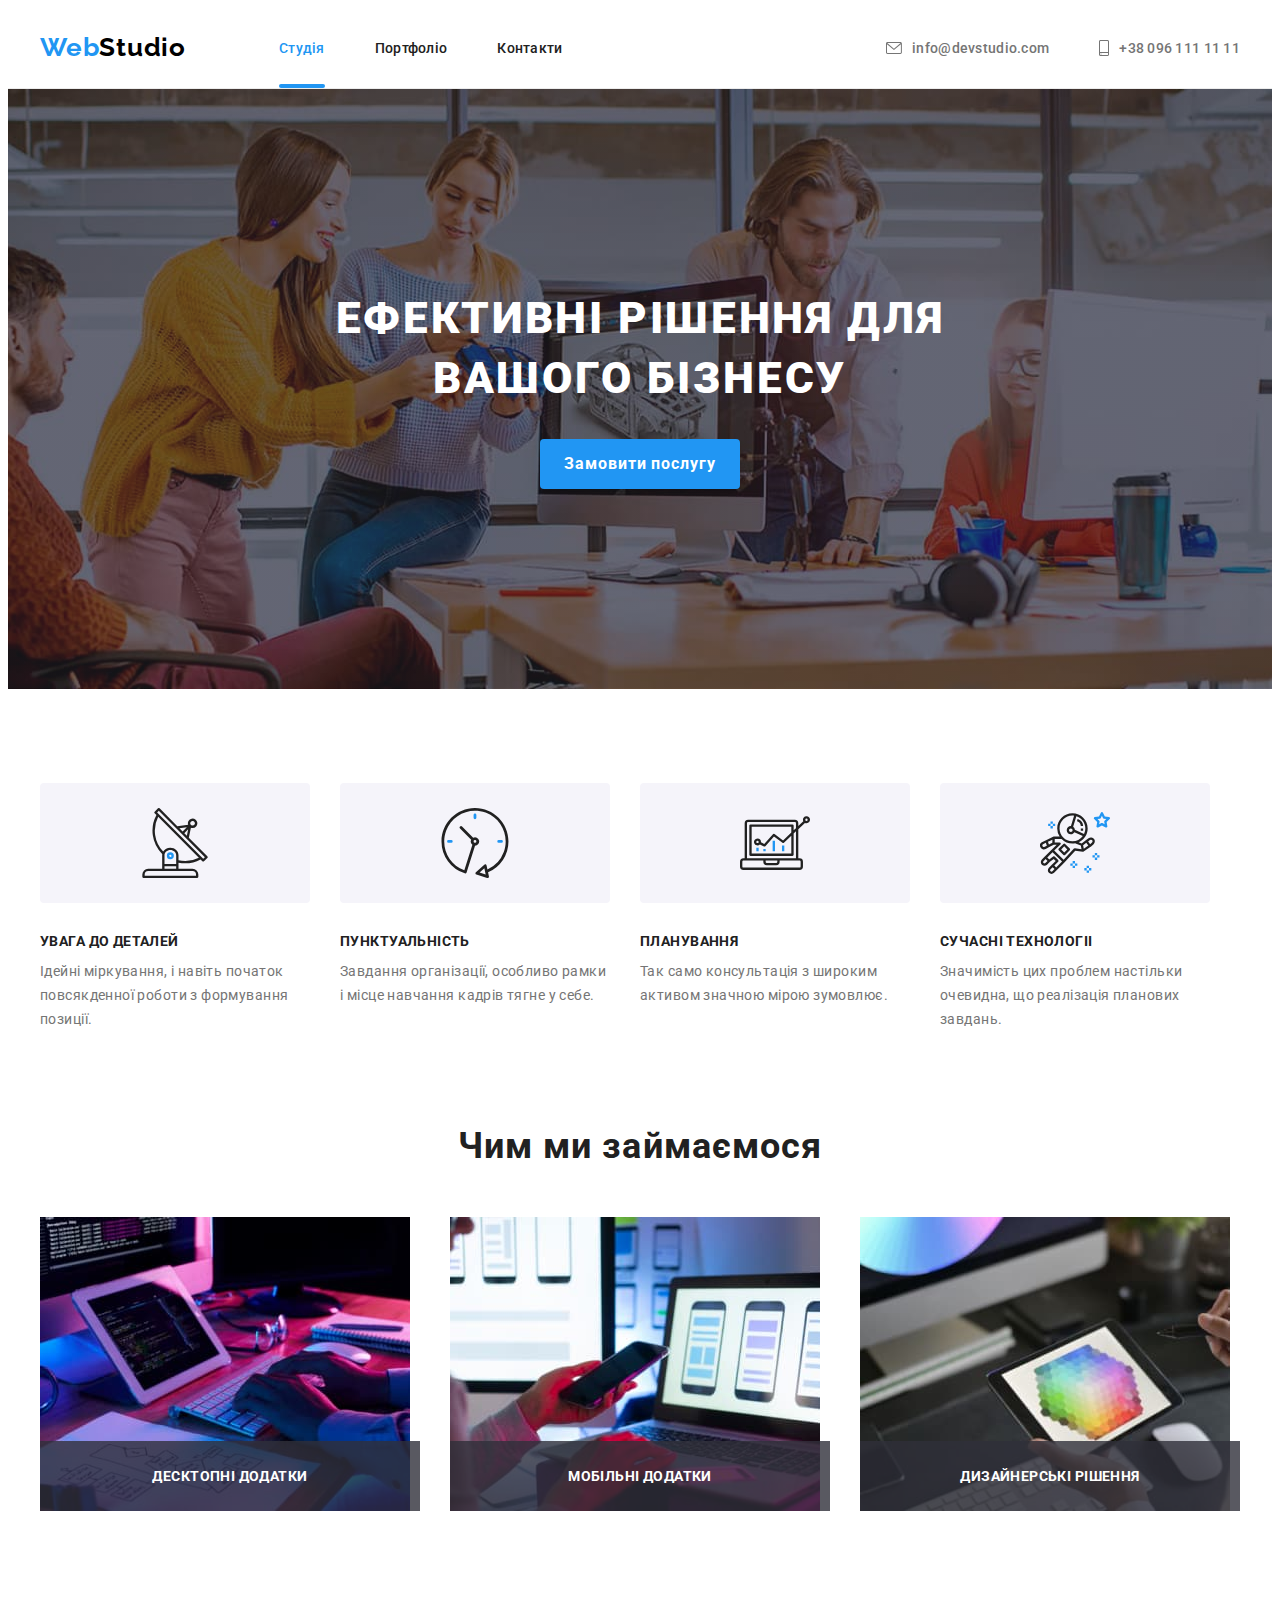
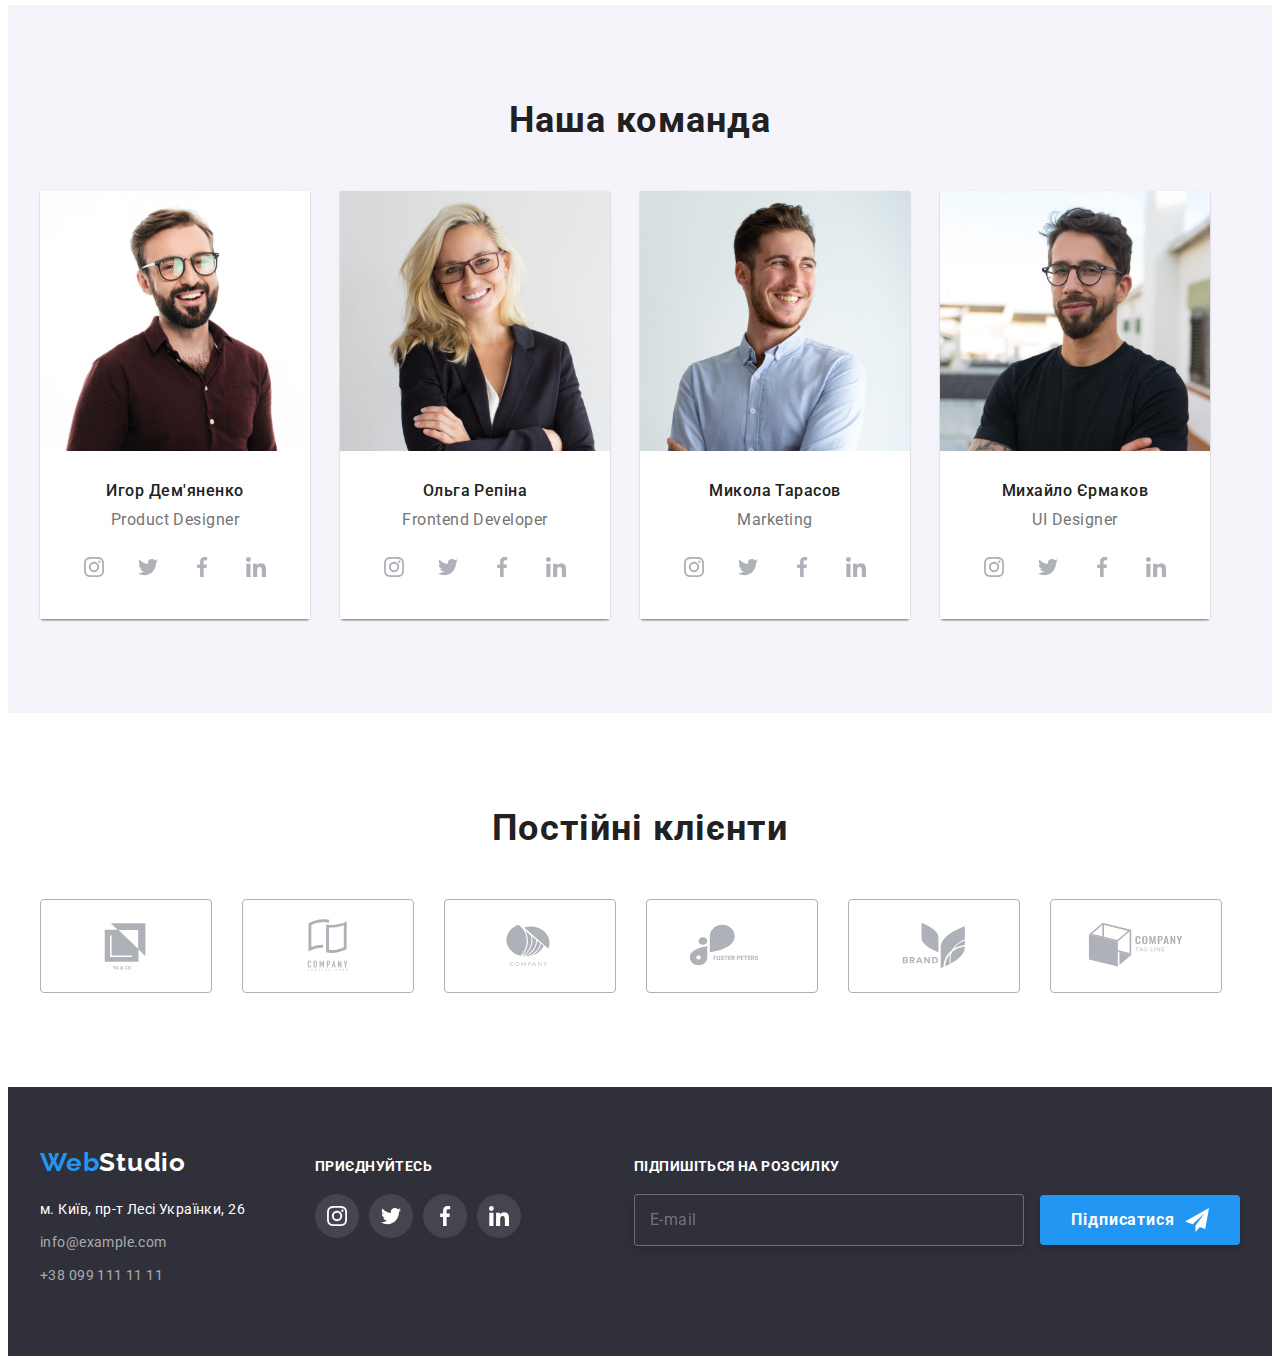
==== commit d60909e2: "sass" ====
--- a/index.html
+++ b/index.html
@@ -13,6 +13,7 @@
 	<link rel="stylesheet" href="https://cdnjs.cloudflare.com/ajax/libs/modern-normalize/1.1.0/modern-normalize.min.css"
 		integrity="sha512-wpPYUAdjBVSE4KJnH1VR1HeZfpl1ub8YT/NKx4PuQ5NmX2tKuGu6U/JRp5y+Y8XG2tV+wKQpNHVUX03MfMFn9Q=="
 		crossorigin="anonymous" referrerpolicy="no-referrer" />
+	<link rel="stylesheet" href="./css/main.css" />
 	<link rel="stylesheet" href="./css/styles.css" />
 </head>
 
@@ -23,7 +24,7 @@
 	<header class="header">
 		<div class="container header__container">
 			<a class="link logo header__logo" href="/" lang="en"><span class="logo__part">Web</span>Studio</a>
-			<nav class="header__nav">
+			<nav class="nav">
 				<ul class="list nav__list">
 					<li class="nav__item"><a class="link nav__link nav__link--current " href="./index.html">Студія</a>
 					</li>
@@ -38,7 +39,7 @@
 							<use href="./images/icons.svg#envelope"></use>
 						</svg> info@devstudio.com</a>
 				</li>
-				<li class="header-contact">
+				<li class="header__contact">
 					<a class="link header__link" href="tel:+380961111111"><svg class="header__icon" width="10px" height="16px">
 							<use href="./images/icons.svg#smartphone"></use>
 						</svg>+38 096 111 11 11</a>
@@ -148,8 +149,8 @@
 							<p class="team__profession" lang="en">Product Designer</p>
 							<ul class="list social">
 								<li class="social__item">
-									<a class="social__link link" href="https://www.instagram.com" target="_blank" rel="noopener noreferrer"
-										aria-label="Ссылка на Инстаграм">
+									<a class="social__link link" href="https://www.instagram.com" target="_blank"
+										rel="noopener noreferrer" aria-label="Ссылка на Инстаграм">
 										<svg width="20" height="20">
 											<use class="social__icon" href="./images/icons.svg#instagram"></use>
 										</svg>
@@ -189,8 +190,8 @@
 							<p class="team__profession" lang="en">Frontend Developer</p>
 							<ul class="list social">
 								<li class="social__item">
-									<a class="social__link link" href="https://www.instagram.com" target="_blank" rel="noopener noreferrer"
-										aria-label="Ссылка на Инстаграм">
+									<a class="social__link link" href="https://www.instagram.com" target="_blank"
+										rel="noopener noreferrer" aria-label="Ссылка на Инстаграм">
 										<svg width="20" height="20">
 											<use class="social__icon" href="./images/icons.svg#instagram"></use>
 										</svg>
@@ -230,8 +231,8 @@
 							<p class="team__profession" lang="en">Marketing</p>
 							<ul class="list social">
 								<li class="social__item">
-									<a class="social__link link" href="https://www.instagram.com" target="_blank" rel="noopener noreferrer"
-										aria-label="Ссылка на Инстаграм">
+									<a class="social__link link" href="https://www.instagram.com" target="_blank"
+										rel="noopener noreferrer" aria-label="Ссылка на Инстаграм">
 										<svg width="20" height="20">
 											<use class="social__icon" href="./images/icons.svg#instagram"></use>
 										</svg>
@@ -271,8 +272,8 @@
 							<p class="team__profession" lang="en">UI Designer</p>
 							<ul class="list social">
 								<li class="social__item">
-									<a class="social__link link" href="https://www.instagram.com" target="_blank" rel="noopener noreferrer"
-										aria-label="Ссылка на Инстаграм">
+									<a class="social__link link" href="https://www.instagram.com" target="_blank"
+										rel="noopener noreferrer" aria-label="Ссылка на Инстаграм">
 										<svg width="20" height="20">
 											<use class="social__icon" href="./images/icons.svg#instagram"></use>
 										</svg>
@@ -386,8 +387,8 @@
 				<h4 class="social__title">приєднуйтесь</h4>
 				<ul class="list social">
 					<li class="social__item">
-						<a class="social__link footer__link link" href="instagram.com" target="_blank"
-							rel="noopener noreferrer" aria-label="Ссылка на Инстаграм">
+						<a class="social__link footer__link link" href="instagram.com" target="_blank" rel="noopener noreferrer"
+							aria-label="Ссылка на Инстаграм">
 							<svg width="20" height="20">
 								<use class="social__icon footer__icon" href="./images/icons.svg#instagram"></use>
 							</svg>
@@ -482,8 +483,8 @@
 						<use class="checked__icon--uncheck" href="./images/icons.svg#uncheck"></use>
 						<use class="checked__icon--check" href="./images/icons.svg#check"></use>
 					</svg>
-					<span class="checkbox__text">Погоджуюся з розсилкою та приймаю <a class="checkbox__link"
-							href="">Умови договору</a> </span>
+					<span class="checkbox__text">Погоджуюся з розсилкою та приймаю <a class="checkbox__link" href="">Умови
+							договору</a> </span>
 				</label>
 				<button class="register-form__btn btn" type="submit">Відправити</button>
 
--- a/css/main.css
+++ b/css/main.css
@@ -0,0 +1,1000 @@
+:root {
+  /* fonts */
+  --main-font: "Roboto", sans-serif;
+  --logo-font: "Raleway", sans-serif;
+  /* text color */
+  --main-txt-cl: #212121;
+  --secondary-txt-cl: #757575;
+  --accent-color: #2196f3;
+  /*  bg color*/
+  --bg-dark-cl: #2f303a;
+  --bg-light-cl: ##ffffff;
+  /* others */
+  --indent: 30px;
+  --items: 4;
+}
+
+.visually-hidden {
+  position: absolute;
+  width: 1px;
+  height: 1px;
+  margin: -1px;
+  border: 0;
+  padding: 0;
+  white-space: nowrap;
+  -webkit-clip-path: inset(100%);
+          clip-path: inset(100%);
+  clip: rect(0 0 0 0);
+  overflow: hidden;
+}
+
+body {
+  font-family: var(--main-font);
+  color: var(--main-txt-cl);
+}
+
+.no-scroll {
+  overflow: hidden;
+}
+
+h1,
+h2,
+h3,
+h4,
+h5,
+h6,
+p {
+  margin: 0;
+}
+
+.link {
+  text-decoration: none;
+  color: currentColor;
+}
+
+.list {
+  list-style: none;
+  padding: 0;
+  margin: 0;
+}
+
+img {
+  display: block;
+}
+
+.btn {
+  min-width: 200px;
+  min-height: 50px;
+  padding: 10px auto;
+  font-family: inherit;
+  font-weight: 700;
+  font-size: 16px;
+  line-height: 1.88;
+  letter-spacing: 0.06em;
+  color: #ffffff;
+  background-color: #2196f3;
+  -webkit-box-shadow: 0px 4px 4px rgba(0, 0, 0, 0.15);
+          box-shadow: 0px 4px 4px rgba(0, 0, 0, 0.15);
+  border-radius: 4px;
+  border: none;
+  cursor: pointer;
+}
+
+.btn__hero {
+  -webkit-transition: background-color 250ms cubic-bezier(0.4, 0, 0.2, 1);
+  transition: background-color 250ms cubic-bezier(0.4, 0, 0.2, 1);
+}
+.btn__hero:hover, .btn__hero:focus {
+  background-color: #188ce8;
+}
+
+.card-set {
+  display: -webkit-box;
+  display: -ms-flexbox;
+  display: flex;
+  -ms-flex-wrap: wrap;
+      flex-wrap: wrap;
+  gap: var(--indent);
+  width: 100%;
+}
+
+.card-set__item {
+  -ms-flex-preferred-size: calc((100% - var(--indent) * (var(--items) - 1)) / var(--items));
+      flex-basis: calc((100% - var(--indent) * (var(--items) - 1)) / var(--items));
+}
+
+.container {
+  width: 1200px;
+  padding-right: 15px;
+  padding-left: 15px;
+  margin-right: auto;
+  margin-left: auto;
+}
+
+.logo {
+  font-family: var(--logo-font);
+  font-weight: 700;
+  font-size: 26px;
+  line-height: 1.1923076923;
+  letter-spacing: 0.03em;
+}
+
+.header__logo {
+  padding-top: 24px;
+  padding-bottom: 25px;
+  margin-right: 93px;
+  color: #000000;
+}
+
+.logo__part {
+  color: #2196f3;
+}
+
+.footer__logo {
+  display: block;
+  margin-bottom: 20px;
+  color: #ffffff;
+}
+
+.social {
+  display: -webkit-box;
+  display: -ms-flexbox;
+  display: flex;
+  -webkit-box-align: center;
+      -ms-flex-align: center;
+          align-items: center;
+  -webkit-box-pack: center;
+      -ms-flex-pack: center;
+          justify-content: center;
+  gap: 10px;
+}
+
+.social__link {
+  display: -webkit-box;
+  display: -ms-flexbox;
+  display: flex;
+  -webkit-box-align: center;
+      -ms-flex-align: center;
+          align-items: center;
+  -webkit-box-pack: center;
+      -ms-flex-pack: center;
+          justify-content: center;
+  width: 44px;
+  height: 44px;
+  border-radius: 50%;
+  color: #afb1b8;
+  background-color: #fff;
+  -webkit-transition: background-color 250ms cubic-bezier(0.4, 0, 0.2, 1), color 250ms cubic-bezier(0.4, 0, 0.2, 1);
+  transition: background-color 250ms cubic-bezier(0.4, 0, 0.2, 1), color 250ms cubic-bezier(0.4, 0, 0.2, 1);
+}
+.social__link:hover, .social__link:focus {
+  color: #ffffff;
+  background-color: var(--accent-color);
+}
+
+.social__icon {
+  fill: currentColor;
+}
+
+.header {
+  border-bottom: 1px solid #ececec;
+}
+
+.header__container {
+  display: -webkit-box;
+  display: -ms-flexbox;
+  display: flex;
+  -webkit-box-align: center;
+      -ms-flex-align: center;
+          align-items: center;
+}
+
+.header__link {
+  display: block;
+  padding-top: 32px;
+  padding-bottom: 32px;
+  -webkit-transition: color 250ms cubic-bezier(0.4, 0, 0.2, 1);
+  transition: color 250ms cubic-bezier(0.4, 0, 0.2, 1);
+}
+.header__link:hover, .header__link:focus {
+  color: var(--accent-color);
+}
+
+.header__addres {
+  display: -webkit-box;
+  display: -ms-flexbox;
+  display: flex;
+  gap: 50px;
+}
+
+.header__link {
+  display: -webkit-box;
+  display: -ms-flexbox;
+  display: flex;
+  -webkit-box-align: center;
+      -ms-flex-align: center;
+          align-items: center;
+  font-weight: 500;
+  font-size: 14px;
+  line-height: 1.1428571429;
+  letter-spacing: 0.02em;
+  color: var(--secondary-txt-cl);
+}
+
+.header__icon {
+  fill: currentColor;
+  margin-right: 10px;
+}
+
+.nav {
+  display: -webkit-box;
+  display: -ms-flexbox;
+  display: flex;
+  margin-right: auto;
+}
+
+.nav__list {
+  display: -webkit-box;
+  display: -ms-flexbox;
+  display: flex;
+  gap: 50px;
+  font-weight: 500;
+  font-size: 14px;
+  line-height: 1.1428571429;
+  letter-spacing: 0.02em;
+  color: var(--main-txt-cl);
+}
+
+.nav__link {
+  display: block;
+  padding-top: 32px;
+  padding-bottom: 32px;
+  -webkit-transition: color 250ms cubic-bezier(0.4, 0, 0.2, 1);
+  transition: color 250ms cubic-bezier(0.4, 0, 0.2, 1);
+}
+.nav__link:hover, .nav__link:focus {
+  color: var(--accent-color);
+}
+
+.nav__link--current {
+  color: var(--accent-color);
+  position: relative;
+}
+.nav__link--current::after {
+  content: "";
+  position: absolute;
+  bottom: 0;
+  left: 0;
+  display: block;
+  width: 100%;
+  height: 4px;
+  background: var(--accent-color);
+  border-radius: 2px;
+}
+
+.hero {
+  padding-top: 200px;
+  padding-bottom: 200px;
+  text-align: center;
+}
+
+.hero__bg {
+  max-width: 1600px;
+  max-height: 600px;
+  background-color: #c4c4c4;
+  background-image: -webkit-gradient(linear, left top, right top, from(rgba(47, 48, 58, 0.4)), to(rgba(47, 48, 58, 0.4))), url(../images/hero/bg-hero.jpg);
+  background-image: linear-gradient(to right, rgba(47, 48, 58, 0.4), rgba(47, 48, 58, 0.4)), url(../images/hero/bg-hero.jpg);
+  margin-left: auto;
+  margin-right: auto;
+  background-repeat: no-repeat;
+  background-position: center;
+  background-size: cover;
+}
+
+.hero__container {
+  width: 696px;
+}
+
+.hero__title {
+  margin-bottom: 30px;
+  font-weight: 900;
+  font-size: 44px;
+  line-height: 1.36;
+  text-align: center;
+  letter-spacing: 0.06em;
+  text-transform: uppercase;
+  color: #ffffff;
+}
+
+.title {
+  font-weight: 700;
+  font-size: 36px;
+  line-height: 1.1666666667;
+  text-align: center;
+  letter-spacing: 0.03em;
+  color: var(--main-txt-cl);
+}
+
+.about {
+  padding-top: 94px;
+}
+
+.about,
+.work {
+  background-color: var(--bg-light-cl);
+}
+
+.about__list {
+  display: -webkit-box;
+  display: -ms-flexbox;
+  display: flex;
+  gap: var(--indent);
+  -ms-flex-preferred-size: calc((100% - 90px) / 4);
+      flex-basis: calc((100% - 90px) / 4);
+  -ms-flex-wrap: wrap;
+      flex-wrap: wrap;
+}
+
+.about__item {
+  max-width: 270px;
+}
+
+.about__icon {
+  display: -webkit-box;
+  display: -ms-flexbox;
+  display: flex;
+  -webkit-box-pack: center;
+      -ms-flex-pack: center;
+          justify-content: center;
+  -webkit-box-align: center;
+      -ms-flex-align: center;
+          align-items: center;
+  width: 270px;
+  height: 120px;
+  background-color: #f5f4fa;
+  border-radius: 4px;
+  margin-bottom: 30px;
+}
+
+.about__title,
+.about__text {
+  font-size: 14px;
+  letter-spacing: 0.03em;
+}
+
+.about__title {
+  margin-bottom: 10px;
+  font-weight: 700;
+  line-height: 1.1428571429;
+  text-transform: uppercase;
+  color: var(--main-txt-cl);
+}
+
+.about__text {
+  line-height: 1.7142857143;
+  color: var(--secondary-txt-cl);
+}
+
+.work {
+  padding-top: 94px;
+  padding-bottom: 94px;
+}
+
+.work__title {
+  margin-bottom: 50px;
+}
+
+.work__list {
+  display: -webkit-box;
+  display: -ms-flexbox;
+  display: flex;
+  gap: var(--indent);
+  -ms-flex-wrap: wrap;
+      flex-wrap: wrap;
+  --items: 3;
+  width: 100%;
+}
+
+.work__item {
+  position: relative;
+}
+
+.add {
+  position: absolute;
+  display: -webkit-box;
+  display: -ms-flexbox;
+  display: flex;
+  -webkit-box-align: center;
+      -ms-flex-align: center;
+          align-items: center;
+  -webkit-box-pack: center;
+      -ms-flex-pack: center;
+          justify-content: center;
+  left: 0;
+  bottom: 0;
+  width: 100%;
+  height: 70px;
+  background-color: rgba(47, 48, 58, 0.8);
+}
+
+.add__text {
+  font-weight: 700;
+  font-size: 14px;
+  line-height: 1.1428571429;
+  text-align: center;
+  letter-spacing: 0.03em;
+  text-transform: uppercase;
+  color: #ffffff;
+}
+
+.team {
+  padding-top: 94px;
+  padding-bottom: 94px;
+  background-color: #f5f4fa;
+}
+
+.team__title {
+  margin-bottom: 50px;
+}
+
+.team__list {
+  display: -webkit-box;
+  display: -ms-flexbox;
+  display: flex;
+  gap: var(--indent);
+}
+
+.team__item {
+  -webkit-box-shadow: 0px 1px 3px rgba(0, 0, 0, 0.12), 0px 1px 1px rgba(0, 0, 0, 0.14), 0px 2px 1px rgba(0, 0, 0, 0.2);
+          box-shadow: 0px 1px 3px rgba(0, 0, 0, 0.12), 0px 1px 1px rgba(0, 0, 0, 0.14), 0px 2px 1px rgba(0, 0, 0, 0.2);
+  border-radius: 0px 0px 4px 4px;
+}
+
+.team__wraper {
+  padding-top: 30px;
+  padding-bottom: 30px;
+  padding-right: 5px;
+  padding-left: 5px;
+  background-color: #fff;
+}
+
+.team__name,
+.team__profession {
+  font-size: 16px;
+  line-height: 1.1875;
+  text-align: center;
+  letter-spacing: 0.03em;
+  margin-bottom: 16px;
+}
+
+.team__name {
+  margin-bottom: 10px;
+  font-weight: 500;
+  color: var(--main-txt-cl);
+}
+
+.team__profession {
+  letter-spacing: 0.03em;
+  color: var(--secondary-txt-cl);
+}
+
+.clients {
+  padding-top: 94px;
+  padding-bottom: 94px;
+}
+
+.clients__title {
+  margin-bottom: 50px;
+}
+
+.clients__list {
+  display: -webkit-box;
+  display: -ms-flexbox;
+  display: flex;
+  gap: 30px;
+}
+
+.clients__link {
+  display: -webkit-box;
+  display: -ms-flexbox;
+  display: flex;
+  -webkit-box-align: center;
+      -ms-flex-align: center;
+          align-items: center;
+  -webkit-box-pack: center;
+      -ms-flex-pack: center;
+          justify-content: center;
+  width: 170px;
+  height: 92px;
+  border: 1px solid #afb1b8;
+  border-radius: 4px;
+  color: #afb1b8;
+  cursor: pointer;
+  -webkit-transition: color 250ms cubic-bezier(0.4, 0, 0.2, 1), border 250ms cubic-bezier(0.4, 0, 0.2, 1);
+  transition: color 250ms cubic-bezier(0.4, 0, 0.2, 1), border 250ms cubic-bezier(0.4, 0, 0.2, 1);
+}
+.clients__link:hover, .clients__link:focus {
+  color: #2196f3;
+  border: 1px solid #2196f3;
+}
+
+.clients__icon {
+  fill: currentColor;
+}
+
+.footer {
+  padding-top: 60px;
+  padding-bottom: 60px;
+  background-color: var(--bg-dark-cl);
+}
+
+.footer__container {
+  display: -webkit-box;
+  display: -ms-flexbox;
+  display: flex;
+  -webkit-box-align: baseline;
+      -ms-flex-align: baseline;
+          align-items: baseline;
+}
+
+.footer__contact {
+  margin-right: 70px;
+}
+
+.footer__addres {
+  font-style: normal;
+  font-size: 14px;
+  line-height: 1.71;
+  letter-spacing: 0.03em;
+  color: #fff;
+}
+
+.addres__addres,
+.addres__item {
+  margin-bottom: 9px;
+}
+
+.addres__contact {
+  color: rgba(255, 255, 255, 0.6);
+}
+
+.social__title {
+  margin-bottom: 20px;
+  font-family: var(--main-font);
+  font-style: normal;
+  font-weight: 700;
+  font-size: 14px;
+  line-height: 1.1428571429;
+  letter-spacing: 0.03em;
+  text-transform: uppercase;
+  color: #ffffff;
+}
+
+.footer__link {
+  background-color: rgba(255, 255, 255, 0.1);
+}
+
+.footer__icon {
+  fill: #ffffff;
+}
+
+.footer__subscription {
+  margin-left: auto;
+}
+
+.subscription__title {
+  margin-bottom: 20px;
+  font-family: var(--main-font);
+  font-weight: 700;
+  font-size: 14px;
+  line-height: calc 1.1428571429;
+  letter-spacing: 0.03em;
+  text-transform: uppercase;
+  color: #ffffff;
+}
+
+.subscription__input {
+  margin-right: 12px;
+  width: 358px;
+  padding: 15px;
+  font-family: var(--main-font);
+  font-weight: 400;
+  font-size: 16px;
+  line-height: 1.25;
+  letter-spacing: 0.03em;
+  color: rgba(255, 255, 255, 0.6);
+  background: #2f303a;
+  border: 1px solid rgba(255, 255, 255, 0.3);
+  -webkit-filter: drop-shadow(0px 4px 4px rgba(0, 0, 0, 0.15));
+          filter: drop-shadow(0px 4px 4px rgba(0, 0, 0, 0.15));
+  border-radius: 4px;
+}
+
+.subscription__btn {
+  display: -webkit-inline-box;
+  display: -ms-inline-flexbox;
+  display: inline-flex;
+  -webkit-box-align: center;
+      -ms-flex-align: center;
+          align-items: center;
+  -webkit-box-pack: center;
+      -ms-flex-pack: center;
+          justify-content: center;
+  gap: 10px;
+}
+
+.subscription__icon {
+  fill: #ffffff;
+}
+
+.backgrop {
+  position: fixed;
+  top: 0;
+  left: 0;
+  z-index: 1000;
+  width: 100%;
+  height: 100%;
+  background: rgba(0, 0, 0, 0.2);
+  opacity: 1;
+  visibility: visible;
+  -webkit-transition: opacity 250ms ease-out, visibility 250ms ease-out;
+  transition: opacity 250ms ease-out, visibility 250ms ease-out;
+}
+
+.backgrop.is-hidden {
+  opacity: 0;
+  visibility: hidden;
+  pointer-events: none;
+}
+.backgrop.is-hidden .modal {
+  -webkit-transform: translate(-50%, -50%) scale(0.6) rotate(0.5turn);
+          transform: translate(-50%, -50%) scale(0.6) rotate(0.5turn);
+}
+
+.modal {
+  position: absolute;
+  width: 528px;
+  min-height: 581px;
+  top: 50%;
+  left: 50%;
+  -webkit-transform: translate(-50%, -50%) scale(1) rotate(0);
+          transform: translate(-50%, -50%) scale(1) rotate(0);
+  opacity: 1;
+  -webkit-transition: opacity 250ms ease-out, -webkit-transform 250ms ease-out;
+  transition: opacity 250ms ease-out, -webkit-transform 250ms ease-out;
+  transition: transform 250ms ease-out, opacity 250ms ease-out;
+  transition: transform 250ms ease-out, opacity 250ms ease-out, -webkit-transform 250ms ease-out;
+  padding: 40px;
+  background: #ffffff;
+  -webkit-box-shadow: 0px 1px 3px rgba(0, 0, 0, 0.12), 0px 1px 1px rgba(0, 0, 0, 0.14), 0px 2px 1px rgba(0, 0, 0, 0.2);
+          box-shadow: 0px 1px 3px rgba(0, 0, 0, 0.12), 0px 1px 1px rgba(0, 0, 0, 0.14), 0px 2px 1px rgba(0, 0, 0, 0.2);
+  border-radius: 4px;
+}
+
+.close__btn {
+  position: absolute;
+  top: 8px;
+  right: 8px;
+  display: -webkit-box;
+  display: -ms-flexbox;
+  display: flex;
+  -webkit-box-align: center;
+      -ms-flex-align: center;
+          align-items: center;
+  -webkit-box-pack: center;
+      -ms-flex-pack: center;
+          justify-content: center;
+  width: 30px;
+  height: 30px;
+  padding: 0;
+  background: #ffffff;
+  border: 1px solid rgba(0, 0, 0, 0.1);
+  border-radius: 50%;
+  background-color: transparent;
+  cursor: pointer;
+}
+
+.close__icon {
+  -webkit-transition: fill 250ms cubic-bezier(0.4, 0, 0.2, 1);
+  transition: fill 250ms cubic-bezier(0.4, 0, 0.2, 1);
+}
+.close__icon:hover {
+  fill: #2196f3;
+}
+
+.register-form__title {
+  display: block;
+  margin-bottom: 12px;
+  font-family: var(--main-font);
+  font-weight: 700;
+  font-size: 20px;
+  line-height: 1.15;
+  text-align: center;
+  letter-spacing: 0.03em;
+  color: #212121;
+}
+
+.register-form__group {
+  margin-bottom: 20px;
+}
+
+.register-form__wrap {
+  display: block;
+  margin-bottom: false;
+  position: relative;
+}
+
+.register-form__text {
+  display: block;
+  margin-bottom: 4px;
+  font-family: var(--main-font);
+  font-size: 12px;
+  line-height: 1.1666666667;
+  letter-spacing: 0.01em;
+  color: #757575;
+}
+
+.register-form__input {
+  width: 100%;
+  padding: 11px;
+  padding-left: 40px;
+  margin-bottom: 10px;
+  -webkit-transition: border-color 250ms cubic-bezier(0.4, 0, 0.2, 1);
+  transition: border-color 250ms cubic-bezier(0.4, 0, 0.2, 1);
+  border: 1px solid rgba(33, 33, 33, 0.2);
+  border-radius: 4px;
+  outline: none;
+}
+.register-form__input:focus-within {
+  border-color: #2196f3;
+}
+
+.register-form__icon {
+  position: absolute;
+  bottom: 22px;
+  left: 12px;
+  width: 18px;
+  height: 18px;
+}
+.register-form__input:focus-within + .register-form__icon {
+  fill: #2196f3;
+}
+
+.register-form__message {
+  padding: 12px 16px;
+  width: 100%;
+  height: 120px;
+  /* margin-bottom: 20px; */
+  resize: none;
+  border: 1px solid rgba(33, 33, 33, 0.2);
+  border-radius: 4px;
+  outline: transparent;
+  -webkit-transition: border-color 250ms cubic-bezier(0.4, 0, 0.2, 1);
+  transition: border-color 250ms cubic-bezier(0.4, 0, 0.2, 1);
+}
+.register-form__message::-webkit-input-placeholder {
+  font-family: var(--main-font);
+  font-size: 12px;
+  line-height: 1.1666666667;
+  letter-spacing: 0.01em;
+  color: rgba(117, 117, 117, 0.5);
+}
+.register-form__message::-moz-placeholder {
+  font-family: var(--main-font);
+  font-size: 12px;
+  line-height: 1.1666666667;
+  letter-spacing: 0.01em;
+  color: rgba(117, 117, 117, 0.5);
+}
+.register-form__message:-ms-input-placeholder {
+  font-family: var(--main-font);
+  font-size: 12px;
+  line-height: 1.1666666667;
+  letter-spacing: 0.01em;
+  color: rgba(117, 117, 117, 0.5);
+}
+.register-form__message::-ms-input-placeholder {
+  font-family: var(--main-font);
+  font-size: 12px;
+  line-height: 1.1666666667;
+  letter-spacing: 0.01em;
+  color: rgba(117, 117, 117, 0.5);
+}
+.register-form__message::placeholder {
+  font-family: var(--main-font);
+  font-size: 12px;
+  line-height: 1.1666666667;
+  letter-spacing: 0.01em;
+  color: rgba(117, 117, 117, 0.5);
+}
+.register-form__message:focus {
+  border-color: #2196f3;
+}
+
+.checkbox {
+  display: -webkit-box;
+  display: -ms-flexbox;
+  display: flex;
+  -webkit-box-pack: center;
+      -ms-flex-pack: center;
+          justify-content: center;
+  -webkit-box-align: center;
+      -ms-flex-align: center;
+          align-items: center;
+  margin-bottom: 30px;
+  gap: 7px;
+}
+
+.checked__icon--check {
+  opacity: 0;
+  -webkit-transition: opacity 250ms cubic-bezier(0.4, 0, 0.2, 1);
+  transition: opacity 250ms cubic-bezier(0.4, 0, 0.2, 1);
+}
+.checkbox__input:checked + .checked__icon .checked__icon--check {
+  opacity: 1;
+}
+
+.checked__icon--uncheck {
+  opacity: 1;
+  -webkit-transition: opacity 250ms cubic-bezier(0.4, 0, 0.2, 1);
+  transition: opacity 250ms cubic-bezier(0.4, 0, 0.2, 1);
+}
+.checkbox__input:checked + .checked__icon .checked__icon--uncheck {
+  opacity: 0;
+}
+
+.checkbox__text {
+  font-family: var(--main-font);
+  font-size: 14px;
+  line-height: 1.7142857143;
+  letter-spacing: 0.03em;
+  color: #757575;
+}
+
+.checkbox__link {
+  color: #2196f3;
+}
+
+.register-form__btn {
+  display: block;
+  -webkit-box-align: center;
+      -ms-flex-align: center;
+          align-items: center;
+  text-align: center;
+  margin-right: auto;
+  margin-left: auto;
+  -webkit-transition: background 250ms cubic-bezier(0.4, 0, 0.2, 1);
+  transition: background 250ms cubic-bezier(0.4, 0, 0.2, 1);
+}
+.register-form__btn:hover, .register-form__btn:focus {
+  background: #188ce8;
+}
+
+.filter {
+  display: -webkit-box;
+  display: -ms-flexbox;
+  display: flex;
+  -webkit-box-pack: center;
+      -ms-flex-pack: center;
+          justify-content: center;
+  margin-bottom: 50px;
+}
+.filter__item:not(:last-child) {
+  margin-right: 8px;
+}
+
+.filter__btn {
+  padding: 5px 21px;
+  font-family: inherit;
+  font-weight: 500;
+  font-size: 16px;
+  line-height: 1.62;
+  letter-spacing: 0.03em;
+  color: var(--main-txt-cl);
+  border-radius: 4px;
+  cursor: pointer;
+  -webkit-transition: color 250ms cubic-bezier(0.4, 0, 0.2, 1), background-color 250ms cubic-bezier(0.4, 0, 0.2, 1), -webkit-box-shadow 250ms cubic-bezier(0.4, 0, 0.2, 1);
+  transition: color 250ms cubic-bezier(0.4, 0, 0.2, 1), background-color 250ms cubic-bezier(0.4, 0, 0.2, 1), -webkit-box-shadow 250ms cubic-bezier(0.4, 0, 0.2, 1);
+  transition: color 250ms cubic-bezier(0.4, 0, 0.2, 1), background-color 250ms cubic-bezier(0.4, 0, 0.2, 1), box-shadow 250ms cubic-bezier(0.4, 0, 0.2, 1);
+  transition: color 250ms cubic-bezier(0.4, 0, 0.2, 1), background-color 250ms cubic-bezier(0.4, 0, 0.2, 1), box-shadow 250ms cubic-bezier(0.4, 0, 0.2, 1), -webkit-box-shadow 250ms cubic-bezier(0.4, 0, 0.2, 1);
+}
+.filter__btn:focus, .filter__btn:hover {
+  color: #ffffff;
+  background-color: var(--accent-color);
+  -webkit-box-shadow: 0px 3px 1px rgba(0, 0, 0, 0.1), 0px 1px 2px rgba(0, 0, 0, 0.08), 0px 2px 2px rgba(0, 0, 0, 0.12);
+          box-shadow: 0px 3px 1px rgba(0, 0, 0, 0.1), 0px 1px 2px rgba(0, 0, 0, 0.08), 0px 2px 2px rgba(0, 0, 0, 0.12);
+}
+
+.examples {
+  padding-top: 94px;
+  padding-bottom: 94px;
+}
+
+.examples__list {
+  display: -webkit-box;
+  display: -ms-flexbox;
+  display: flex;
+  -ms-flex-wrap: wrap;
+      flex-wrap: wrap;
+  gap: var(--indent);
+  --items: 3;
+}
+
+.examples__item {
+  -webkit-transition: border 250ms cubic-bezier(0.4, 0, 0.2, 1), -webkit-box-shadow 250ms cubic-bezier(0.4, 0, 0.2, 1);
+  transition: border 250ms cubic-bezier(0.4, 0, 0.2, 1), -webkit-box-shadow 250ms cubic-bezier(0.4, 0, 0.2, 1);
+  transition: border 250ms cubic-bezier(0.4, 0, 0.2, 1), box-shadow 250ms cubic-bezier(0.4, 0, 0.2, 1);
+  transition: border 250ms cubic-bezier(0.4, 0, 0.2, 1), box-shadow 250ms cubic-bezier(0.4, 0, 0.2, 1), -webkit-box-shadow 250ms cubic-bezier(0.4, 0, 0.2, 1);
+}
+.examples__item:hover, .examples__item:focus {
+  border: -1px solid #eeeeee;
+  -webkit-box-shadow: 0px 1px 1px rgba(0, 0, 0, 0.12), 0px 4px 4px rgba(0, 0, 0, 0.06), 1px 4px 6px rgba(0, 0, 0, 0.16);
+          box-shadow: 0px 1px 1px rgba(0, 0, 0, 0.12), 0px 4px 4px rgba(0, 0, 0, 0.06), 1px 4px 6px rgba(0, 0, 0, 0.16);
+}
+
+.examples__wrap {
+  position: relative;
+  overflow: hidden;
+}
+
+.overlay {
+  position: absolute;
+  top: 0;
+  left: 0;
+  -webkit-transform: translateY(100%);
+          transform: translateY(100%);
+  -webkit-transition: -webkit-transform 250ms cubic-bezier(0.4, 0, 0.2, 1);
+  transition: -webkit-transform 250ms cubic-bezier(0.4, 0, 0.2, 1);
+  transition: transform 250ms cubic-bezier(0.4, 0, 0.2, 1);
+  transition: transform 250ms cubic-bezier(0.4, 0, 0.2, 1), -webkit-transform 250ms cubic-bezier(0.4, 0, 0.2, 1);
+  display: -webkit-box;
+  display: -ms-flexbox;
+  display: flex;
+  -webkit-box-align: center;
+      -ms-flex-align: center;
+          align-items: center;
+  -webkit-box-pack: center;
+      -ms-flex-pack: center;
+          justify-content: center;
+  width: 100%;
+  height: 100%;
+  background: rgba(33, 150, 243, 0.9);
+}
+.examples__wrap:hover .overlay {
+  -webkit-transform: translateY(0);
+          transform: translateY(0);
+}
+
+.overlay__text {
+  font-weight: 400;
+  font-size: 18px;
+  line-height: 1.5555555556;
+  letter-spacing: 0.03em;
+  color: #ffffff;
+  padding-left: 24px;
+  padding-right: 24px;
+}
+
+.examples__name {
+  border: 1px solid #eeeeee;
+  border-top: none;
+  padding-top: 20px;
+  padding-bottom: 20px;
+  padding-right: 24px;
+  padding-left: 24px;
+}
+
+.examples__title {
+  margin-bottom: 4px;
+  font-weight: 700;
+  font-size: 18px;
+  line-height: 2;
+  letter-spacing: 0.06em;
+  color: var(--main-txt-cl);
+}
+
+.examples__filter {
+  line-height: 1.88;
+  letter-spacing: 0.03em;
+  color: var(--secondary-txt-cl);
+}/*# sourceMappingURL=main.css.map */--- a/css/styles.css
+++ b/css/styles.css
@@ -1,36 +1,22 @@
-:root {
-  /* fonts */
+/* :root {
   --main-font: 'Roboto', sans-serif;
   --logo-font: 'Raleway', sans-serif;
 
-  /* text color */
   --main-txt-cl: #212121;
   --secondary-txt-cl: #757575;
   --accent-color: #2196f3;
 
-  /*  bg color*/
   --bg-dark-cl: #2f303a;
   --bg-light-cl: ##ffffff;
 
-  /* others */
   --indent: 30px;
   --items: 4;
-}
+} */
 
 /* Base styles */
-.container {
-  width: 1200px;
-  padding-right: 15px;
-  padding-left: 15px;
-  margin-right: auto;
-  margin-left: auto;
-
-  /* outline: 2px solid red;
-  outline-offset: -2px; */
-}
 
 /* reset styles */
-h1,
+/* h1,
 h2,
 h3,
 h4,
@@ -49,14 +35,14 @@
   list-style: none;
   padding: 0;
   margin: 0;
-}
+} */
 
 /**
   |============================
   | Card set
   |============================
 */
-.card-set {
+/* .card-set {
   display: flex;
   flex-wrap: wrap;
   gap: var(--indent);
@@ -65,22 +51,31 @@
 
 .card-set__item {
   flex-basis: calc((100% - var(--indent) * (var(--items) - 1)) / var(--items));
-}
-
-img {
+} */
+
+/* img {
   display: block;
-}
-
+} */
+
+/* .container {
+  width: 1200px;
+  padding-right: 15px;
+  padding-left: 15px;
+  margin-right: auto;
+  margin-left: auto;
+} */
+
+/* 
 body {
   font-family: var(--main-font);
   color: var(--main-txt-cl);
 }
 .no-scroll {
   overflow: hidden;
-}
+} */
 
 /* Header styles */
-
+/* 
 .header {
   border-bottom: 1px solid #ececec;
 }
@@ -88,9 +83,9 @@
 .header__container {
   display: flex;
   align-items: center;
-}
-
-.logo {
+} */
+
+/* .logo {
   font-family: var(--logo-font);
   font-weight: 700;
   font-size: 26px;
@@ -107,8 +102,8 @@
 
 .logo__part {
   color: #2196f3;
-}
-.header__nav {
+} */
+/* .nav {
   display: flex;
   margin-right: auto;
 }
@@ -123,12 +118,12 @@
   letter-spacing: 0.02em;
 
   color: var(--main-txt-cl);
-}
+} */
 /* .nav__item {
 padding-top: 32px;
 padding-bottom: 32px;} */
 
-.nav__link,
+/* .nav__link,
 .header__link {
   display: block;
   padding-top: 32px;
@@ -157,19 +152,17 @@
   height: 4px;
   background: var(--accent-color);
   border-radius: 2px;
-}
-
-.header__addres {
+} */
+
+/* .header__addres {
   display: flex;
   gap: 50px;
 }
 
-.header-addres-link {
-  display: flex;
-  align-items: center;
-}
-
-.header-addres-link {
+.header__link {
+  display: flex;
+  align-items: center;
+
   font-weight: 500;
   font-size: 14px;
   line-height: calc(16 / 14);
@@ -179,10 +172,10 @@
 .header__icon {
   fill: currentColor;
   margin-right: 10px;
-}
+} */
 /*Секція Герой Hero  */
 
-.hero {
+/* .hero {
   padding-top: 200px;
   padding-bottom: 200px;
   text-align: center;
@@ -217,10 +210,10 @@
   letter-spacing: 0.06em;
   text-transform: uppercase;
   color: #ffffff;
-}
+} */
 
 /* Кнопки */
-.btn {
+/* .btn {
   min-width: 200px;
   min-height: 50px;
   padding: 10px auto;
@@ -237,28 +230,28 @@
 
   border: none;
   cursor: pointer;
-}
-
-.btn__hero {
+} */
+
+/* .btn__hero {
   transition: background-color 250ms cubic-bezier(0.4, 0, 0.2, 1);
 }
 
 .btn__hero:hover,
 .btn__hero:focus {
   background-color: #188ce8;
-}
+} */
 
 /* Section about Особенности */
 
-.about {
+/* .about {
   padding-top: 94px;
 }
 
 .about,
 .work {
   background-color: var(--bg-light-cl);
-}
-.visually-hidden {
+} */
+/* .visually-hidden {
   position: absolute;
   width: 1px;
   height: 1px;
@@ -269,8 +262,8 @@
   clip-path: inset(100%);
   clip: rect(0 0 0 0);
   overflow: hidden;
-}
-
+} */
+/* 
 .about__list {
   display: flex;
   gap: var(--indent);
@@ -311,10 +304,10 @@
 .about__text {
   line-height: calc(24 / 14);
   color: var(--secondary-txt-cl);
-}
+} */
 
 /* Section work Чем мы занимаемся */
-.work {
+/* .work {
   padding-top: 94px;
   padding-bottom: 94px;
 }
@@ -359,11 +352,6 @@
 }
 
 .add__text {
-  /* padding-top: 27px;
-  padding-bottom: 27px;
-  margin-left: auto;
-  margin-right: auto; */
-
   font-weight: 700;
   font-size: 14px;
   line-height: calc(16 / 14);
@@ -371,10 +359,10 @@
   letter-spacing: 0.03em;
   text-transform: uppercase;
   color: #ffffff;
-}
+} */
 
 /*  Section team */
-.team {
+/* .team {
   padding-top: 94px;
   padding-bottom: 94px;
   background-color: #f5f4fa;
@@ -420,9 +408,9 @@
 .team__profession {
   letter-spacing: 0.03em;
   color: var(--secondary-txt-cl);
-}
-
-.social {
+} */
+
+/* .social {
   display: flex;
   align-items: center;
   justify-content: center;
@@ -437,7 +425,7 @@
   width: 44px;
   height: 44px;
   border-radius: 50%;
-  /* outline: 2px solid red; */
+  outline: 2px solid red;
 
   color: #afb1b8;
   background-color: #fff;
@@ -453,10 +441,10 @@
 .social__link:focus {
   color: #ffffff;
   background-color: var(--accent-color);
-}
+}  */
 
 /* Section Clients */
-.clients {
+/* .clients {
   padding-top: 94px;
   padding-bottom: 94px;
 }
@@ -476,7 +464,7 @@
   justify-content: center;
   width: 170px;
   height: 92px;
-  /* outline: 2px solid red; */
+  /* outline: 2px solid red; 
   border: 1px solid #afb1b8;
   border-radius: 4px;
   color: #afb1b8;
@@ -493,11 +481,11 @@
 .clients__link:focus {
   color: #2196f3;
   border: 1px solid #2196f3;
-}
+} */
 
 /* Footer Подвал */
 
-.footer {
+/* .footer {
   padding-top: 60px;
   padding-bottom: 60px;
 
@@ -509,12 +497,6 @@
 }
 .footer__contact {
   margin-right: 70px;
-}
-.footer__logo {
-  display: block;
-  margin-bottom: 20px;
-
-  color: #ffffff;
 }
 
 .footer__addres {
@@ -598,13 +580,13 @@
 }
 .subscription__icon {
   fill: #ffffff;
-}
+} */
 /* #188CE8 */
 
 /* examleps Примеры работ */
 
 /*Filter  */
-.examples {
+/* .examples {
   padding-top: 94px;
   padding-bottom: 94px;
 }
@@ -721,10 +703,10 @@
   line-height: 1.88;
   letter-spacing: 0.03em;
   color: var(--secondary-txt-cl);
-}
+} */
 
 /* Modal window */
-.backgrop {
+/* .backgrop {
   position: fixed;
   top: 0;
   left: 0;
@@ -858,7 +840,7 @@
   padding: 12px 16px;
   width: 100%;
   height: 120px;
-  /* margin-bottom: 20px; */
+  /* margin-bottom: 20px; 
   resize: none;
 
   border: 1px solid rgba(33, 33, 33, 0.2);
@@ -929,4 +911,4 @@
 .register-form__btn:hover,
 .register-form__btn:focus {
   background: #188ce8;
-}
+} */
